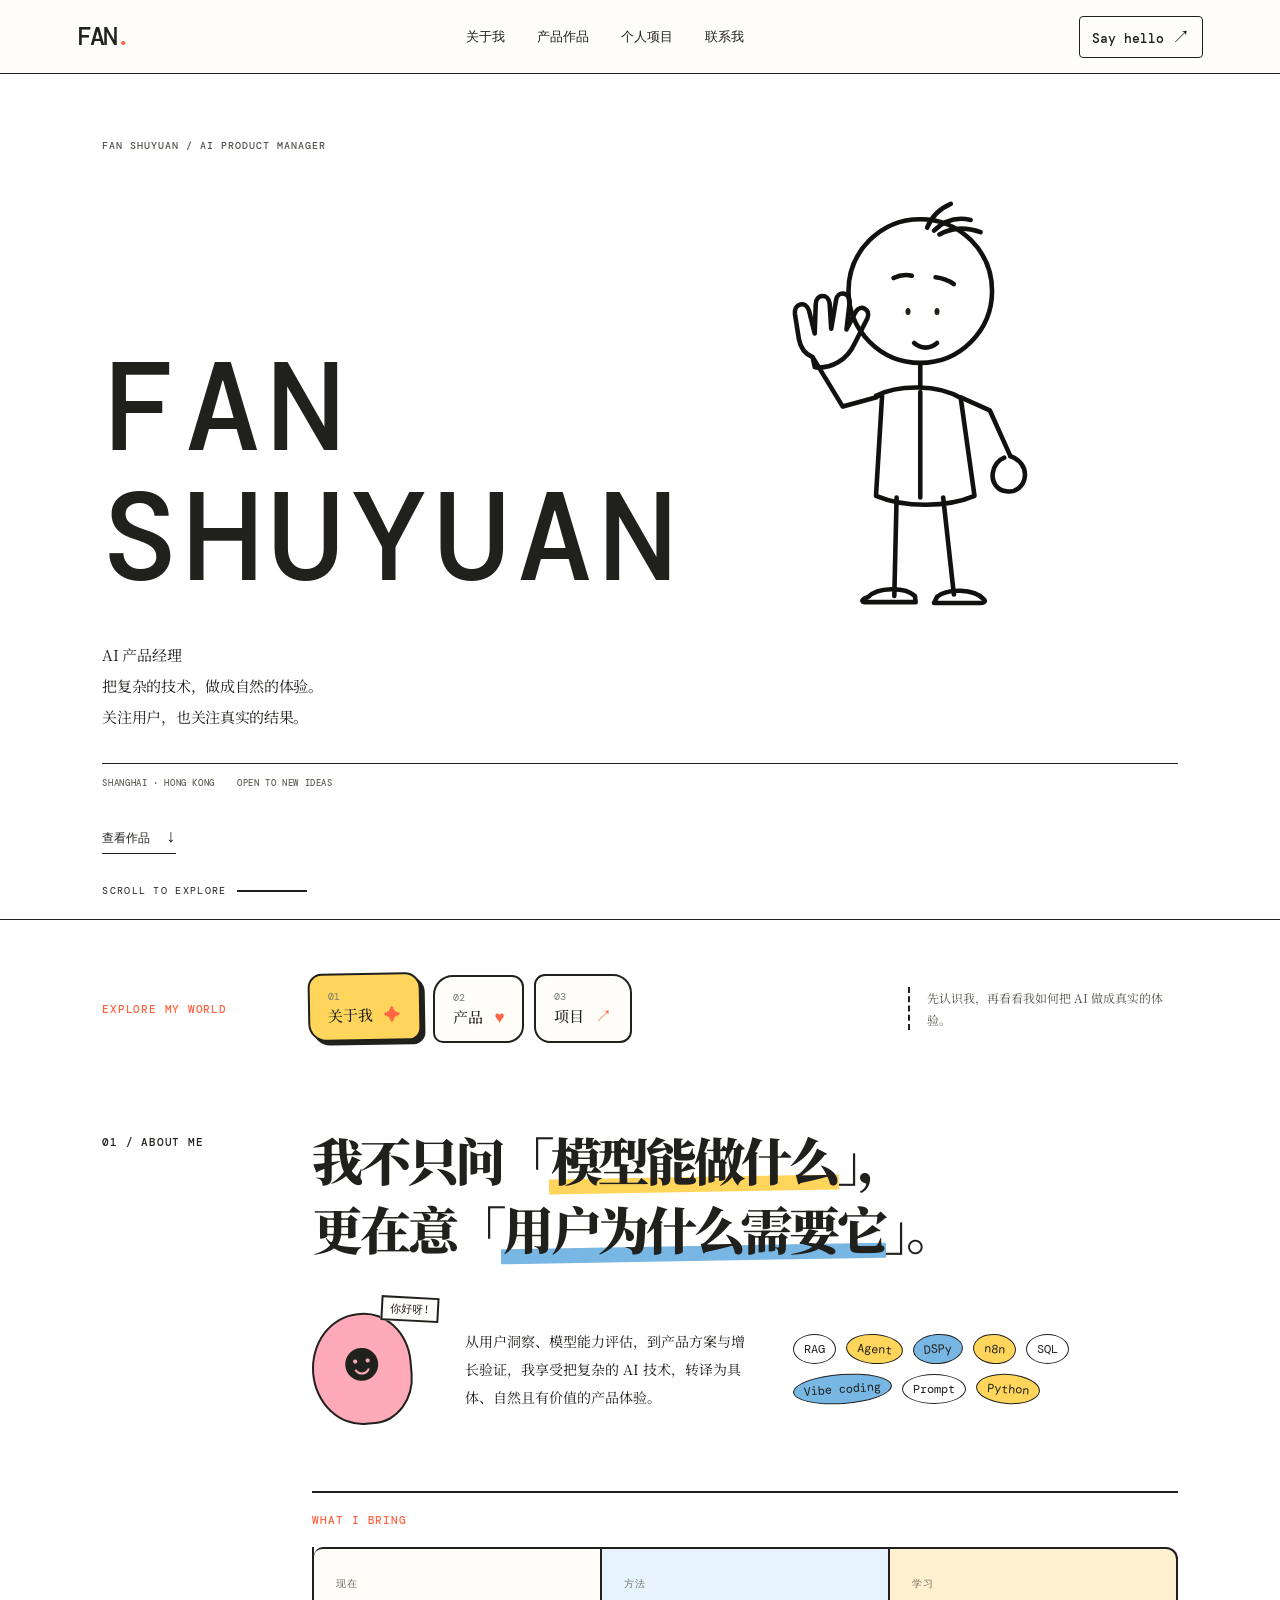
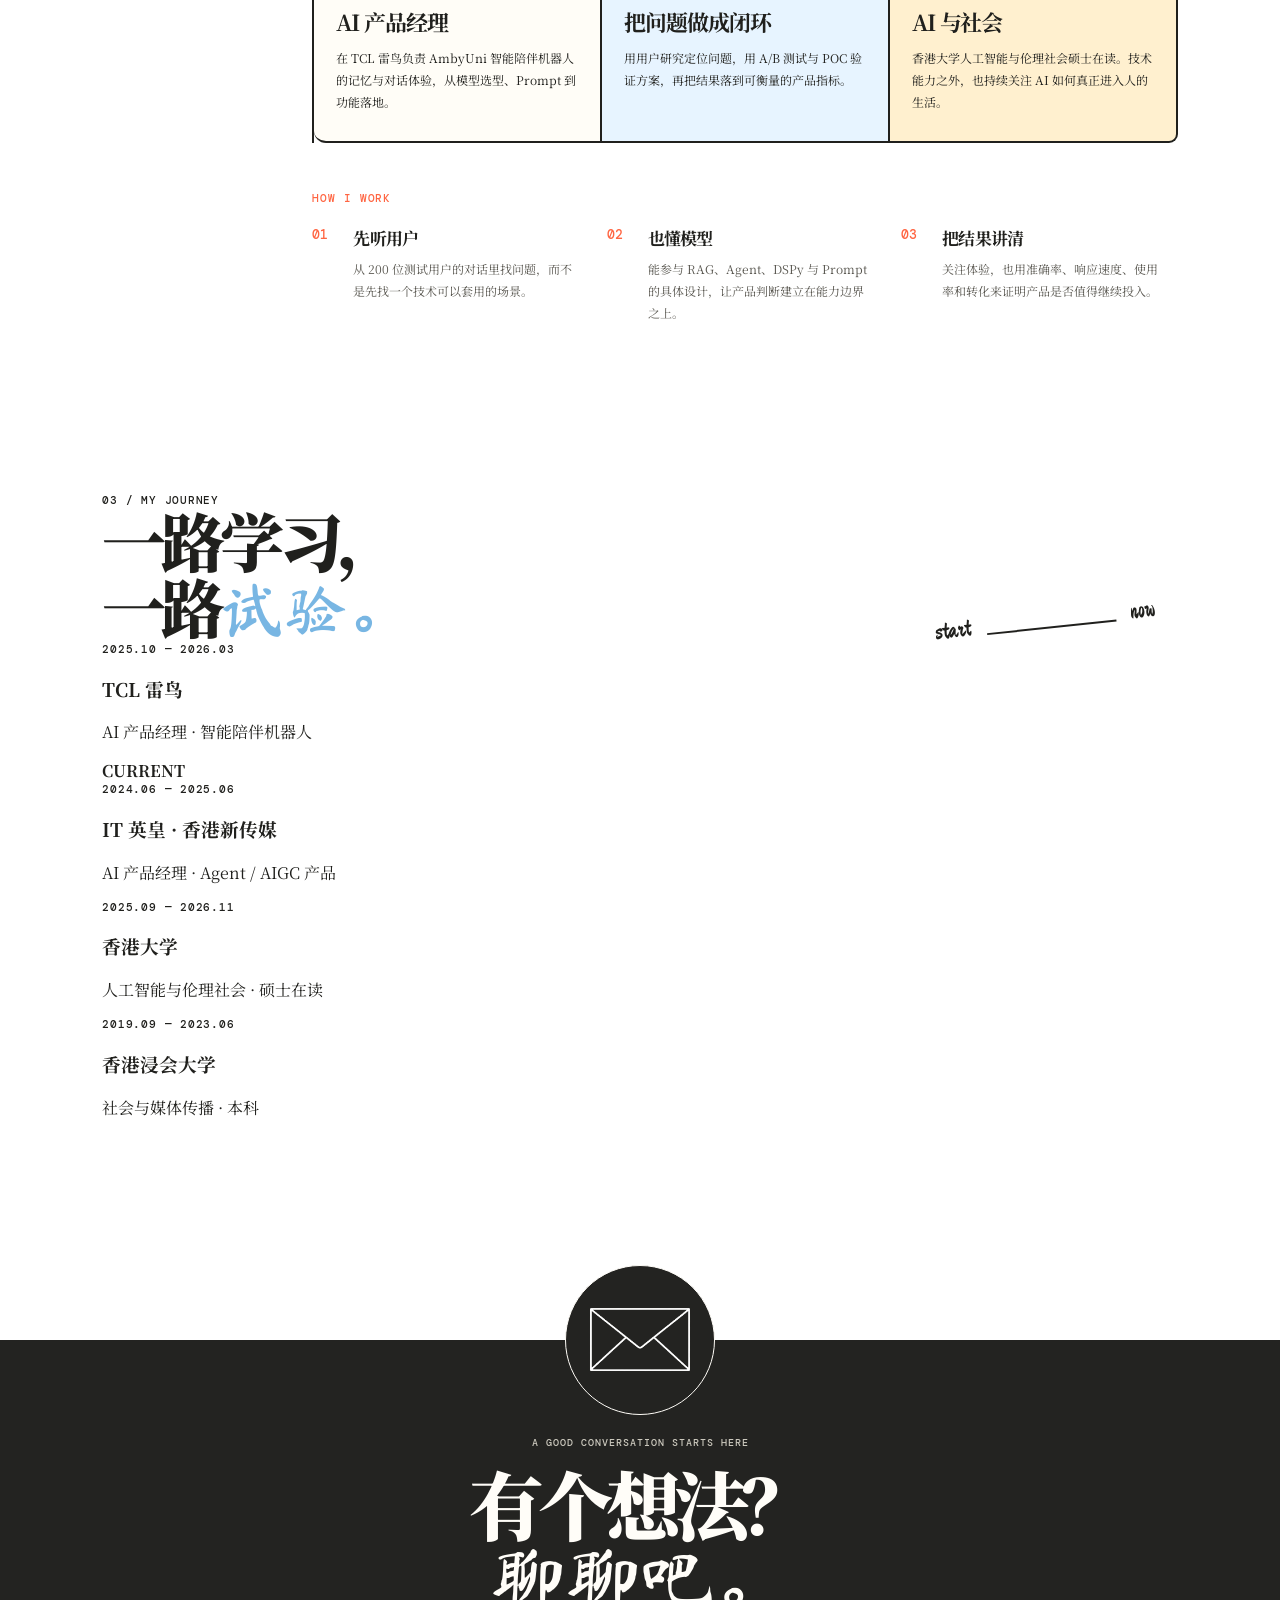
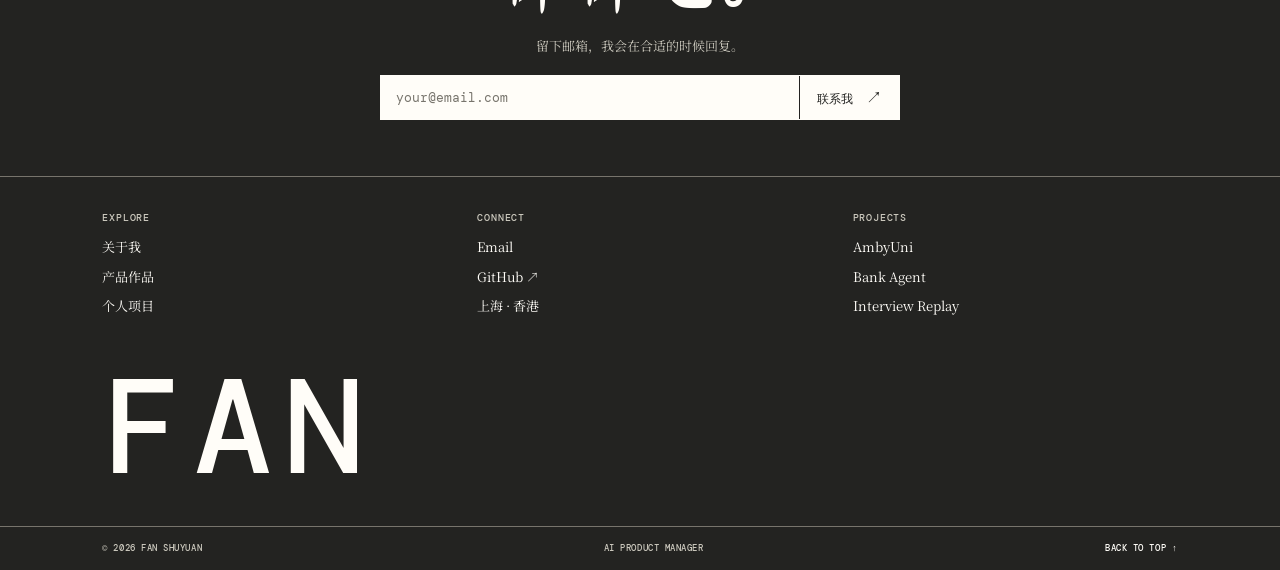
==== index.html @ ce792e55 "Publish personal portfolio website" ====
<!DOCTYPE html>
<html lang="zh-CN">
<head>
  <meta charset="UTF-8" />
  <meta name="viewport" content="width=device-width, initial-scale=1.0" />
  <title>范书源 · AI 产品经理</title>
  <meta name="description" content="范书源的 AI 产品经历与作品集" />
  <link rel="preconnect" href="https://fonts.googleapis.com" />
  <link rel="preconnect" href="https://fonts.gstatic.com" crossorigin />
  <link href="https://fonts.googleapis.com/css2?family=DM+Mono:wght@400;500&family=Ma+Shan+Zheng&family=ZCOOL+KuaiLe&family=Noto+Serif+SC:wght@500;600;700;900&display=swap" rel="stylesheet" />
  <link rel="stylesheet" href="style.css" />
  <link rel="stylesheet" href="tabs.css" />
  <link rel="stylesheet" href="home-refresh.css" />
  <link rel="stylesheet" href="projects-refresh.css" />
  <link rel="stylesheet" href="footer-refresh.css" />
  <link rel="stylesheet" href="footer-envelope.css" />
</head>
<body>
  <div class="paper-grain"></div>
  <header class="nav">
    <a class="logo" href="#top" aria-label="回到顶部"><span>F</span>AN<span class="spark">.</span></a>
    <nav>
      <a href="#explore" data-tab-target="about">关于我</a>
      <a href="#explore" data-tab-target="products">产品作品</a>
      <a href="#explore" data-tab-target="projects">个人项目</a>
      <a href="#contact">联系我</a>
    </nav>
    <a class="nav-note" href="mailto:Fanshuyuan0626@outlook.com">Say hello <span>↗</span></a>
  </header>

  <main id="top">
    <section class="hero hero-refresh section">
      <div class="hero-copy reveal">
        <p class="hero-overline">FAN SHUYUAN / AI PRODUCT MANAGER</p>
        <div class="hero-title-row">
          <h1 class="hero-name">FAN<br/>SHUYUAN</h1>
          <span class="hero-character-stage" aria-label="会挥手并注视鼠标的线稿人物">
            <img class="hero-character" src="hero-character.svg" alt="挥手的线稿人物" />
            <span class="hero-eye hero-eye-left" aria-hidden="true"></span>
            <span class="hero-eye hero-eye-right" aria-hidden="true"></span>
          </span>
        </div>
        <p class="hero-intro">AI 产品经理<br/>把复杂的技术，做成自然的体验。<br/>关注用户，也关注真实的结果。</p>
        <div class="hero-details"><span>SHANGHAI · HONG KONG</span><span>OPEN TO NEW IDEAS</span></div>
        <a href="#explore" data-tab-target="products" class="hero-link">查看作品 <b>↓</b></a>
      </div>
      <div class="scroll-hint"><span>SCROLL TO EXPLORE</span><i></i></div>
    </section>

    <section id="explore" class="explore section section-line" aria-label="作品浏览">
      <div class="explore-intro">
        <p class="eyebrow">EXPLORE MY WORLD</p>
        <div class="tab-list" role="tablist" aria-label="内容切换">
          <button class="tab-button active" type="button" role="tab" aria-selected="true" aria-controls="about" data-tab="about"><span>01</span> 关于我 <i>✦</i></button>
          <button class="tab-button" type="button" role="tab" aria-selected="false" aria-controls="work" data-tab="products"><span>02</span> 产品 <i>♥</i></button>
          <button class="tab-button" type="button" role="tab" aria-selected="false" aria-controls="work" data-tab="projects"><span>03</span> 项目 <i>↗</i></button>
        </div>
        <p class="tab-note" id="tab-note" aria-live="polite">先认识我，再看看我如何把 AI 做成真实的体验。</p>
      </div>

    <section id="about" class="intro section tab-content" data-tab-content="about">
      <div class="section-label">01 / ABOUT ME</div>
      <div class="intro-main">
        <p class="big-quote">我不只问「<mark>模型能做什么</mark>」，<br/>更在意「<mark>用户为什么需要它</mark>」。</p>
        <div class="intro-bottom">
          <div class="portrait"><div class="portrait-face">☻</div><span>你好呀!</span></div>
          <p>从用户洞察、模型能力评估，到产品方案与增长验证，我享受把复杂的 AI 技术，转译为具体、自然且有价值的产品体验。</p>
          <div class="skills-cloud"><span>RAG</span><span>Agent</span><span>DSPy</span><span>n8n</span><span>SQL</span><span>Vibe coding</span><span>Prompt</span><span>Python</span></div>
        </div>
        <div class="about-ledger">
          <p class="about-kicker">WHAT I BRING</p>
          <div class="about-facts">
            <article><span>现在</span><strong>AI 产品经理</strong><p>在 TCL 雷鸟负责 AmbyUni 智能陪伴机器人的记忆与对话体验，从模型选型、Prompt 到功能落地。</p></article>
            <article><span>方法</span><strong>把问题做成闭环</strong><p>用用户研究定位问题，用 A/B 测试与 POC 验证方案，再把结果落到可衡量的产品指标。</p></article>
            <article><span>学习</span><strong>AI 与社会</strong><p>香港大学人工智能与伦理社会硕士在读。技术能力之外，也持续关注 AI 如何真正进入人的生活。</p></article>
          </div>
        </div>
        <div class="working-notes">
          <p class="about-kicker">HOW I WORK</p>
          <div class="work-principles">
            <article><b>01</b><h3>先听用户</h3><p>从 200 位测试用户的对话里找问题，而不是先找一个技术可以套用的场景。</p></article>
            <article><b>02</b><h3>也懂模型</h3><p>能参与 RAG、Agent、DSPy 与 Prompt 的具体设计，让产品判断建立在能力边界之上。</p></article>
            <article><b>03</b><h3>把结果讲清</h3><p>关注体验，也用准确率、响应速度、使用率和转化来证明产品是否值得继续投入。</p></article>
          </div>
        </div>
      </div>
    </section>

    <section id="work" class="work section tab-content" data-tab-content="work" hidden>
      <div class="work-heading">
        <div class="section-label">02 / SELECTED WORK</div>
        <h2>一些认真<br/>做过的事 <span>↘</span></h2>
        <p>从陪伴机器人到银行 Agent，<br/>每个项目都从一个真实的问题开始。</p>
      </div>
      <div class="projects">
        <article class="project project-feature reveal" data-project-type="products">
          <div class="project-meta"><span>01</span><span>AI 硬件 · 2025</span></div>
          <div class="project-art project-photo amby-photo"><img src="cover-ambyuni.jpeg" alt="AmbyUni AI 陪伴机器人产品封面" /><span>AMBY UNI · AI COMPANION</span></div>
          <div class="project-body"><p class="tag">TCL 雷鸟 · AmbyUni</p><h3>让陪伴，<br/><i>真的记得。</i></h3><p>重构智能陪伴机器人的记忆与对话系统，让角色不只会回答，也能记住每一段关系。</p><div class="metric-row"><span><b>90%</b>自然重启率</span><span><b>-60%</b>记忆错误</span><span><b>100s</b>响应速度</span></div><a href="ambyuni.html" class="line-link">进入项目详情 <b>→</b></a></div>
        </article>
        <article class="project project-half blue reveal" data-project-type="products">
          <div class="project-meta"><span>02</span><span>AI Agent · 2024</span></div>
          <div class="project-body"><p class="tag">IT 英皇 · 银行合作项目</p><h3>把优惠，<br/>推荐到<span>刚刚好。</span></h3><p>面向真实使用场景的信用卡优惠智能推荐 Agent。</p><div class="metric-row"><span><b>40% → 90%</b>意图识别</span><span><b>30% → 45%</b>信用卡使用率</span></div><a href="bank-agent.html" class="line-link">进入项目详情 <b>→</b></a></div>
          <div class="project-media bank-media"><img src="cover-bank-agent.jpeg" alt="信用卡优惠智能推荐 Agent 产品封面" /><span>LIVE RECOMMENDATION</span></div>
        </article>
        <article class="project project-half orange reveal delay-1" data-project-type="products">
          <div class="project-meta"><span>03</span><span>AIGC 自动化 · 2025</span></div>
          <div class="project-body"><p class="tag">IT 英皇 · 内部提效</p><h3>让内容自己<br/><span>跑起来。</span></h3><p>以 DSPy + n8n 串起「数据 - 生成 - 审核 - 推送」内容工作流。</p><div class="metric-row"><span><b>-95%</b>人工投入</span><span><b>30% → 40%</b>Open Rate</span></div><a href="autopush.html" class="line-link">进入项目详情 <b>→</b></a></div>
          <div class="project-media workflow-media"><img src="3.jpeg" alt="内容自动化工作流中的写作、审核与发布流程" /><span>DATA → AI → PUSH</span></div>
        </article>
        <article class="project project-wide reveal" data-project-type="projects">
          <div class="interview-art project-media interview-media"><img src="微信图片_20260806120417_13_3.jpg" alt="面试复盘助手的 Obsidian 插件界面" /><span>INTERVIEW REPLAY ASSISTANT</span></div>
          <div class="project-body"><div class="project-meta"><span>04</span><span>个人全栈产品 · 2025</span></div><p class="tag">Obsidian 插件</p><h3>把每一次面试，<br/>变成下一次的底气。</h3><p>独立完成从产品、开发到获客验证的面试复盘助手：录音 / 视频 → 转文字 → AI 复盘报告。</p><div class="metric-row"><span><b>5w+</b>社媒播放</span><span><b>50+</b>上线两天用户</span><span><b>完整</b>商业化闭环</span></div><a href="interview-replay.html" class="line-link">进入项目详情 <b>→</b></a></div>
        </article>
      </div>
    </section>

    <section id="journey" class="journey section tab-content" data-tab-content="about">
      <div class="section-label">03 / MY JOURNEY</div>
      <div class="journey-top"><h2>一路学习，<br/>一路<span>试验。</span></h2><div class="route-doodle">start <i></i> now</div></div>
      <div class="timeline">
        <article><div class="time">2025.10 — 2026.03</div><div class="pin orange-pin"></div><div><h3>TCL 雷鸟</h3><p>AI 产品经理 · 智能陪伴机器人</p></div><b class="stamp">CURRENT</b></article>
        <article><div class="time">2024.06 — 2025.06</div><div class="pin blue-pin"></div><div><h3>IT 英皇 · 香港新传媒</h3><p>AI 产品经理 · Agent / AIGC 产品</p></div></article>
        <article><div class="time">2025.09 — 2026.11</div><div class="pin yellow-pin"></div><div><h3>香港大学</h3><p>人工智能与伦理社会 · 硕士在读</p></div></article>
        <article><div class="time">2019.09 — 2023.06</div><div class="pin pink-pin"></div><div><h3>香港浸会大学</h3><p>社会与媒体传播 · 本科</p></div></article>
      </div>
    </section>

    </section>

    <section id="contact" class="contact">
      <div class="contact-intro section">
        <div class="mail-mark" aria-hidden="true">
          <img class="mail-art" src="envelope-transparent.png" alt="" />
        </div>
        <p class="contact-kicker">A GOOD CONVERSATION STARTS HERE</p>
        <h2>有个想法？<br/><i>聊聊吧。</i></h2>
        <p class="contact-note">留下邮箱，我会在合适的时候回复。</p>
        <form class="contact-form" action="mailto:Fanshuyuan0626@outlook.com" method="post" enctype="text/plain">
          <label class="visually-hidden" for="contact-email">你的邮箱地址</label>
          <input id="contact-email" name="email" type="email" autocomplete="email" placeholder="your@email.com" required />
          <button type="submit">联系我 <span>↗</span></button>
        </form>
      </div>
      <div class="footer-links section">
        <div><p>EXPLORE</p><a href="#explore" data-tab-target="about">关于我</a><a href="#explore" data-tab-target="products">产品作品</a><a href="#explore" data-tab-target="projects">个人项目</a></div>
        <div><p>CONNECT</p><a href="mailto:Fanshuyuan0626@outlook.com">Email</a><a href="https://github.com/wenwenshenqihailuo" target="_blank" rel="noreferrer">GitHub ↗</a><span>上海 · 香港</span></div>
        <div><p>PROJECTS</p><a href="ambyuni.html">AmbyUni</a><a href="bank-agent.html">Bank Agent</a><a href="interview-replay.html">Interview Replay</a></div>
      </div>
      <div class="footer-wordmark section">FAN<span>.</span></div>
      <div class="footer-bottom section"><span>© 2026 FAN SHUYUAN</span><span>AI PRODUCT MANAGER</span><a href="#top">BACK TO TOP ↑</a></div>
    </section>
  </main>
  <script src="script.js"></script>
</body>
</html>
---- style.css ----
﻿:root{--ink:#20201d;--paper:#f7f3ea;--orange:#ff6542;--blue:#78b6e3;--yellow:#ffd65b;--pink:#ffaab8;--line:2px solid var(--ink)}*{box-sizing:border-box}html{scroll-behavior:smooth}body{margin:0;background:var(--paper);color:var(--ink);font-family:'Noto Serif SC',serif;overflow-x:hidden}.paper-grain{position:fixed;inset:0;opacity:.16;pointer-events:none;z-index:10;background-image:url("data:image/svg+xml,%3Csvg viewBox='0 0 180 180' xmlns='http://www.w3.org/2000/svg'%3E%3Cfilter id='n'%3E%3CfeTurbulence type='fractalNoise' baseFrequency='.8' numOctaves='4' stitchTiles='stitch'/%3E%3C/filter%3E%3Crect width='100%25' height='100%25' filter='url(%23n)' opacity='.25'/%3E%3C/svg%3E")}.nav{height:76px;display:flex;align-items:center;justify-content:space-between;padding:0 5.5vw;border-bottom:var(--line);position:relative;z-index:2;background:rgba(247,243,234,.88);backdrop-filter:blur(6px)}.logo{font:500 1.7rem 'DM Mono',monospace;color:var(--ink);text-decoration:none;letter-spacing:-3px}.logo span:first-child{font-family:'ZCOOL KuaiLe',sans-serif;color:var(--orange);font-size:2.4rem;letter-spacing:-7px}.spark{color:var(--blue);vertical-align:top;font-size:1rem;letter-spacing:0}nav{display:flex;gap:32px}nav a,.nav-note{font:500 13px 'DM Mono',monospace;text-decoration:none;color:var(--ink);position:relative}.nav a:after{content:'';position:absolute;bottom:-5px;left:0;width:0;height:2px;background:var(--orange);transition:.25s}.nav a:hover:after{width:100%}.nav-note{border:var(--line);padding:9px 13px;border-radius:50%;transform:rotate(2deg)}.nav-note span{color:var(--orange);font-size:18px}.section{padding-left:8vw;padding-right:8vw}.hero{min-height:calc(100vh - 76px);display:grid;grid-template-columns:1.08fr .92fr;align-items:center;position:relative;padding-top:55px;padding-bottom:80px}.eyebrow,.section-label,.project-meta,.tag,.time,.contact-foot{font:500 11px 'DM Mono',monospace;letter-spacing:.07em}.live-dot{display:inline-block;width:8px;height:8px;border-radius:50%;background:var(--orange);margin-right:6px;animation:pulse 1.5s infinite}.hero h1{font-size:clamp(3.2rem,6.4vw,6.7rem);line-height:1.05;letter-spacing:-.085em;margin:20px 0 22px;font-weight:900}.hero h1 i,.contact h2 i{font-family:'Ma Shan Zheng',cursive;font-weight:400;color:var(--orange);font-style:normal;letter-spacing:-.02em}.hero h1 em{font-style:normal;display:inline-block;position:relative;z-index:0}.hero h1 em:after{content:'';background:var(--yellow);height:.32em;position:absolute;left:-.05em;right:-.05em;bottom:.11em;z-index:-1;transform:rotate(-2deg)}.hero-summary{max-width:350px;font-size:15px;line-height:1.95;margin:0 0 27px}.scribble-btn{font:500 13px 'DM Mono',monospace;text-decoration:none;color:var(--ink);display:inline-block;border:var(--line);padding:13px 16px;border-radius:8px 12px 9px 14px;box-shadow:4px 4px 0 var(--blue);transition:.25s}.scribble-btn:hover{box-shadow:7px 7px 0 var(--orange);transform:translate(-2px,-2px)}.scribble-btn b{font-size:20px;margin-left:9px}.hero-doodle{height:500px;position:relative;max-width:500px;justify-self:end;width:100%;background:radial-gradient(circle at 53% 45%,#fffaf0 0 31%,transparent 32%)}.sun{width:112px;height:112px;border:var(--line);border-radius:49% 51% 47% 53%;position:absolute;top:30px;right:42px;background:var(--yellow);text-align:center;padding-top:28px;font:400 25px 'ZCOOL KuaiLe';line-height:.8;transform:rotate(7deg);box-shadow:5px 5px 0 var(--ink)}.sun small{font:10px 'DM Mono';letter-spacing:-1px}.robot{position:absolute;width:190px;height:260px;left:38%;top:128px;z-index:2}.head{width:150px;height:110px;border:var(--line);background:#fffdf7;border-radius:44% 48% 43% 47%;position:absolute;left:20px;display:flex;align-items:center;justify-content:center;gap:35px}.head i{width:18px;height:25px;background:var(--ink);border-radius:50%}.head b{position:absolute;bottom:19px;font:27px 'DM Mono'}.antenna{position:absolute;width:2px;height:34px;background:var(--ink);left:95px;top:-25px}.antenna:before{content:'';width:13px;height:13px;border:var(--line);border-radius:50%;background:var(--pink);position:absolute;top:-6px;left:-6px}.body{position:absolute;top:103px;left:38px;width:113px;height:105px;background:var(--blue);border:var(--line);border-radius:20px 21px 37px 36px;text-align:center;padding-top:22px;font-size:30px}.arms{position:absolute;width:62px;height:55px;border-bottom:var(--line);top:126px}.arms.left{left:-22px;transform:rotate(34deg);border-left:var(--line);border-radius:0 0 0 28px}.arms.right{right:-22px;transform:rotate(-34deg);border-right:var(--line);border-radius:0 0 28px 0}.legs{position:absolute;top:204px;left:55px;width:75px;height:55px;border-left:var(--line);border-right:var(--line);border-bottom:var(--line);border-radius:0 0 23px 23px}.orbit{border:var(--line);border-radius:50%;position:absolute;left:50%;top:50%;transform:translate(-50%,-50%) rotate(-15deg)}.orbit-a{width:390px;height:200px}.orbit-b{width:360px;height:220px;transform:translate(-50%,-50%) rotate(55deg);border-style:dashed}.cloud{position:absolute;border:var(--line);padding:7px 13px;background:#fffdf7;border-radius:40% 50% 45% 52%;font:12px 'DM Mono';z-index:3}.c1{top:130px;left:1%;transform:rotate(-9deg)}.c2{right:0;bottom:86px;transform:rotate(7deg);background:var(--pink)}.doodle-arrow{position:absolute;right:-10px;bottom:15px;font:22px 'Ma Shan Zheng';transform:rotate(-8deg)}.star{position:absolute;font-size:30px;color:var(--orange)}.s1{top:40px;left:15%}.s2{bottom:88px;left:5%;color:var(--blue)}.scroll-hint{position:absolute;bottom:22px;left:8vw;font:10px 'DM Mono';letter-spacing:.13em;display:flex;gap:10px;align-items:center}.scroll-hint i{height:2px;width:70px;background:var(--ink);display:block}.section-line{border-top:var(--line)}.intro{padding-top:75px;padding-bottom:88px;display:grid;grid-template-columns:180px 1fr;gap:30px}.section-label{padding-top:10px}.big-quote{font-size:clamp(2rem,4vw,4.25rem);font-weight:900;line-height:1.35;letter-spacing:-.065em;margin:0}.big-quote mark{background:transparent;position:relative;z-index:0;color:inherit}.big-quote mark:after{content:'';position:absolute;left:-.04em;right:-.04em;height:.3em;background:var(--yellow);bottom:.08em;z-index:-1;transform:rotate(-1deg)}.big-quote mark+br+mark:after{background:var(--blue)}.intro-bottom{margin-top:50px;display:grid;grid-template-columns:115px 290px 1fr;align-items:center;gap:38px}.intro-bottom>p{font-size:14px;line-height:2;margin:0}.portrait{height:112px;width:100px;border:var(--line);background:var(--pink);border-radius:52% 48% 43% 51%;position:relative;transform:rotate(-5deg)}.portrait-face{font:55px 'ZCOOL KuaiLe';text-align:center;padding-top:15px}.portrait span{position:absolute;white-space:nowrap;background:#fffdf7;border:var(--line);font:11px 'DM Mono';padding:3px 7px;right:-34px;top:-14px;transform:rotate(8deg)}.skills-cloud{display:flex;flex-wrap:wrap;gap:10px;align-content:center}.skills-cloud span{font:12px 'DM Mono';padding:6px 10px;border:1.5px solid var(--ink);border-radius:50%;transform:rotate(var(--r,0deg))}.skills-cloud span:nth-child(2n){background:var(--yellow);--r:4deg}.skills-cloud span:nth-child(3n){background:var(--blue);--r:-4deg}.work{padding-top:74px;padding-bottom:100px}.work-heading{display:grid;grid-template-columns:180px 1fr 300px;align-items:end;margin-bottom:60px}.work-heading h2,.journey h2,.contact h2{font-size:clamp(2.8rem,5vw,5.5rem);font-weight:900;line-height:1.02;letter-spacing:-.08em;margin:0}.work-heading h2 span{font-family:'Ma Shan Zheng';color:var(--orange);font-weight:400}.work-heading>p{font-size:13px;line-height:1.9;margin:0 0 8px}.projects{display:grid;grid-template-columns:1fr 1fr;gap:24px}.project{border:var(--line);background:#fffdf7;position:relative;overflow:hidden}.project-meta{display:flex;justify-content:space-between;padding:18px 20px;border-bottom:1.5px solid var(--ink)}.project-feature{grid-column:1 / -1;display:grid;grid-template-columns:1fr 1fr;min-height:555px}.project-feature>.project-meta{grid-column:1/-1;height:52px}.project-art{position:relative;background:#fceaa3;border-right:var(--line);min-height:500px;overflow:hidden}.robot-art img{position:absolute;width:44%;left:29%;bottom:24px;border:var(--line);border-radius:20px;transform:rotate(-4deg);box-shadow:8px 8px 0 var(--ink)}.tape{position:absolute;top:27px;left:30px;font:13px 'DM Mono';background:#fff7a5;border:var(--line);padding:8px;transform:rotate(-7deg);z-index:2}.sticker{position:absolute;right:25px;bottom:35px;background:var(--pink);border:var(--line);border-radius:50%;width:100px;height:100px;text-align:center;padding-top:24px;font:17px 'Ma Shan Zheng';transform:rotate(11deg);z-index:2}.mini-tree{position:absolute;left:32px;bottom:48px;width:130px;height:150px;border-bottom:var(--line)}.mini-tree b{display:block;height:100px;width:5px;background:var(--ink);position:absolute;bottom:0;left:65px;transform:rotate(6deg)}.mini-tree i{width:39px;height:39px;border:var(--line);border-radius:50%;background:var(--orange);position:absolute}.mini-tree i:nth-child(1){left:21px;top:13px}.mini-tree i:nth-child(2){left:58px;top:0;background:var(--blue)}.mini-tree i:nth-child(3){left:79px;top:34px;background:var(--pink)}.mini-tree i:nth-child(4){left:18px;top:59px;background:#fffdf7}.project-body{padding:46px 46px 38px;position:relative}.tag{color:var(--orange);margin:0 0 16px}.project h3{font-size:clamp(2rem,3.6vw,3.8rem);line-height:1.08;letter-spacing:-.08em;margin:0 0 20px;font-weight:900}.project h3 i{font-family:'Ma Shan Zheng';font-style:normal;font-weight:400;color:var(--orange);letter-spacing:0}.project h3 span{position:relative;z-index:0}.project h3 span:after{content:'';height:.31em;position:absolute;background:var(--yellow);left:-.04em;right:-.04em;bottom:.08em;z-index:-1;transform:rotate(-2deg)}.project-body>p:not(.tag){font-size:14px;line-height:1.85;max-width:390px}.metric-row{display:flex;flex-wrap:wrap;gap:10px 20px;border-top:1.5px dashed var(--ink);padding-top:18px;margin-top:25px}.metric-row span{font-size:11px;white-space:nowrap}.metric-row b{font:500 18px 'DM Mono';display:block;color:var(--orange)}.line-link{font:500 12px 'DM Mono';color:var(--ink);text-decoration:none;display:inline-block;margin-top:28px;border-bottom:1.5px solid var(--ink);padding-bottom:4px}.line-link b{font-size:20px;margin-left:8px}.project-half{min-height:490px}.project-half.blue{background:#d7ecff}.project-half.orange{background:#ffe7da}.project-half .project-body{padding:32px 38px}.project-half h3{font-size:clamp(2.15rem,3.6vw,3.5rem)}.bank-art{position:absolute;right:22px;bottom:25px;width:190px;height:145px}.card-card{position:absolute;left:0;top:10px;border:var(--line);border-radius:11px;background:var(--yellow);width:130px;height:85px;padding:15px;font:13px 'DM Mono';transform:rotate(-9deg);box-shadow:5px 5px 0 var(--ink)}.card-card b{font-size:35px;float:right}.bank-person{position:absolute;right:5px;bottom:0;font:50px 'DM Mono';line-height:.45;transform:rotate(4deg)}.bank-art>span{position:absolute;right:5px;top:13px;font:21px 'Ma Shan Zheng';color:var(--orange);transform:rotate(-8deg)}.flow-art{position:absolute;bottom:40px;right:30px;display:flex;align-items:center;gap:9px;transform:rotate(-4deg)}.flow-art b{font:12px 'DM Mono';border:var(--line);border-radius:50%;width:53px;height:53px;text-align:center;padding-top:18px;background:#fffdf7}.flow-art b:nth-of-type(2){background:var(--yellow)}.flow-art i{font-style:normal;font-size:23px}.flow-art span{position:absolute;right:-7px;top:-20px;color:var(--orange)}.project-wide{grid-column:1/-1;background:#eee9ff;display:grid;grid-template-columns:.9fr 1.1fr;min-height:410px}.project-wide .project-body{padding:46px}.project-wide .project-meta{padding:0 0 18px;border-bottom:0}.interview-art{border-right:var(--line);position:relative;overflow:hidden}.window{width:72%;height:190px;background:#fffdf7;border:var(--line);border-radius:8px;position:absolute;left:16%;top:95px;transform:rotate(-4deg);box-shadow:8px 8px 0 var(--ink);padding:30px 20px}.window>span{width:9px;height:9px;border:1.5px solid var(--ink);border-radius:50%;display:inline-block;margin-right:5px;position:relative;top:-18px}.window>span:first-child{background:var(--pink)}.chat-line{height:14px;border:1.5px solid var(--ink);margin:8px 0;border-radius:10px}.chat-line.a{width:65%;background:var(--blue)}.chat-line.b{width:46%;margin-left:auto;background:var(--yellow)}.chat-line.c{width:78%}.score{position:absolute;right:-23px;bottom:-22px;border:var(--line);border-radius:50%;background:var(--orange);width:70px;height:70px;text-align:center;padding-top:13px;font:32px 'DM Mono';transform:rotate(10deg)}.score small{font-size:15px}.sound{position:absolute;top:51px;left:12%;font:33px 'DM Mono';letter-spacing:2px;transform:rotate(-8deg)}.journey{padding-top:76px;padding-bottom:95px}.journey-top{display:grid;grid-template-columns:1fr 1fr;align-items:end}.journey h2 span{font-family:'Ma Shan Zheng';font-weight:400;color:var(--blue);letter-spacing:0}.route-doodle{justify-self:end;font:24px 'Ma Shan Zheng';transform:rotate(-6deg);margin:0 22px 10px 0}.route-doodle i{display:inline-block;border-top:var(--line);width:130px;margin:0 10px;position:relative}.route-doodle i:after{content:'鉃?;position:absolute;right:-11px;top:-19px;font:30px 'DM Mono'}.timeline{margin-top:67px}.timeline article{display:grid;grid-template-columns:180px 42px 1fr 110px;align-items:center;border-top:var(--line);padding:20px 0;min-height:91px;transition:.25s}.timeline article:last-child{border-bottom:var(--line)}.timeline article:hover{padding-left:12px;background:#fffdf7}.timeline h3{font-size:20px;margin:0;letter-spacing:-.05em}.timeline p{font-size:13px;margin:5px 0 0}.pin{width:18px;height:18px;border:var(--line);border-radius:50%;transform:rotate(13deg)}.orange-pin{background:var(--orange)}.blue-pin{background:var(--blue)}.yellow-pin{background:var(--yellow)}.pink-pin{background:var(--pink)}.stamp{font:10px 'DM Mono';border:1.5px dashed var(--orange);color:var(--orange);padding:8px 6px;text-align:center;transform:rotate(4deg)}.contact{background:var(--ink);color:var(--paper);padding-top:90px;padding-bottom:22px;position:relative;overflow:hidden}.contact .eyebrow{color:var(--yellow);position:relative}.contact h2{font-size:clamp(3.2rem,7.2vw,7.6rem);margin:20px 0 28px;position:relative}.contact h2 i{color:var(--yellow)}.email{color:var(--paper);font:clamp(13px,1.8vw,20px) 'DM Mono';text-decoration:none;border-bottom:1.5px solid var(--paper);padding-bottom:7px;position:relative}.email b{color:var(--orange);font-size:25px}.contact-foot{border-top:1px solid #575650;margin-top:120px;padding-top:18px;display:flex;justify-content:space-between;color:#b9b5a9}.contact-foot a{color:#b9b5a9;text-decoration:none}.contact-doodle{position:absolute;right:11vw;top:75px;width:230px;height:230px;border:2px solid var(--yellow);border-radius:48% 52% 45% 55%;color:var(--yellow);display:flex;align-items:center;justify-content:center;font:83px 'ZCOOL KuaiLe';transform:rotate(11deg)}.contact-doodle div{text-align:center;line-height:.65}.contact-doodle small{font:14px 'DM Mono';line-height:1.1;display:block;margin-top:15px}.contact-doodle>span{position:absolute;font:35px 'DM Mono';color:var(--orange)}.contact-doodle>span:first-child{left:-25px;top:12px}.contact-doodle>span:last-child{right:-22px;bottom:-10px;color:var(--blue)}.reveal{opacity:0;transform:translateY(24px);transition:opacity .8s ease,transform .8s ease}.reveal.show{opacity:1;transform:none}.delay-1{transition-delay:.15s}@keyframes pulse{50%{transform:scale(.45);opacity:.45}}@media(max-width:760px){.nav{padding:0 5vw;height:65px}.nav nav{display:none}.nav-note{font-size:10px}.section{padding-left:6vw;padding-right:6vw}.hero{min-height:735px;display:block;padding-top:45px}.hero h1{font-size:3.5rem}.hero-doodle{height:330px;width:110%;margin-left:-4%;margin-top:3px;transform:scale(.82);transform-origin:top center}.scroll-hint{left:6vw;bottom:12px}.intro{display:block;padding-top:45px;padding-bottom:55px}.intro .section-label{margin-bottom:25px}.big-quote{font-size:2rem}.intro-bottom{margin-top:33px;grid-template-columns:90px 1fr;gap:20px}.intro-bottom>p{font-size:13px}.skills-cloud{grid-column:1/-1}.work{padding-top:48px;padding-bottom:55px}.work-heading{display:block;margin-bottom:35px}.work-heading .section-label{margin-bottom:25px}.work-heading>p{margin-top:20px}.projects{display:block}.project{margin-bottom:18px}.project-feature{display:flex;flex-direction:column}.project-feature>.project-meta{min-height:52px}.project-art{min-height:370px;border-right:0;border-bottom:var(--line);order:2}.project-feature .project-body{order:3}.project-body,.project-half .project-body,.project-wide .project-body{padding:30px 24px}.project h3{font-size:2.3rem}.project-half{min-height:440px}.project-wide{display:flex;flex-direction:column}.interview-art{min-height:300px;border-right:0;border-bottom:var(--line);order:2}.project-wide .project-body{order:1}.journey{padding-top:48px;padding-bottom:55px}.journey-top{display:block}.route-doodle{margin:22px 0 0}.timeline{margin-top:40px}.timeline article{grid-template-columns:92px 29px 1fr;padding:15px 0}.timeline .time{font-size:9px}.timeline h3{font-size:16px}.timeline p{font-size:11px}.stamp{display:none}.contact{padding-top:65px}.contact-doodle{opacity:.32;right:-33px;top:44px;transform:scale(.68) rotate(11deg)}.contact-foot{margin-top:95px;font-size:9px;gap:9px;flex-wrap:wrap}.contact-foot span:nth-child(2){display:none}}
---- tabs.css ----
.explore{padding:54px 8vw 0;background:#fffaf1}.explore-intro{display:grid;grid-template-columns:180px minmax(450px,1fr) 270px;align-items:center;gap:28px;max-width:1320px;margin:auto}.explore .eyebrow{margin:0;color:#ff6542}.tab-list{display:flex;gap:10px;align-items:center}.tab-button{appearance:none;border:2px solid #20201d;background:#fffdf7;color:#20201d;font:500 15px 'Noto Serif SC',serif;padding:14px 18px 13px;cursor:pointer;border-radius:14px 16px 12px 18px;transition:transform .2s,box-shadow .2s,background .2s;white-space:nowrap}.tab-button span{font:10px 'DM Mono';display:block;color:#777;text-align:left;margin-bottom:2px}.tab-button i{font:17px 'DM Mono';font-style:normal;margin-left:7px;color:#ff6542}.tab-button:nth-child(2){border-radius:20px 12px 17px 10px}.tab-button:nth-child(3){border-radius:11px 19px 12px 16px}.tab-button:hover{transform:translateY(-3px) rotate(-1deg)}.tab-button.active{background:#ffd65b;box-shadow:4px 4px 0 #20201d;transform:translate(-2px,-2px) rotate(-1deg)}.tab-button.active:nth-child(2){background:#78b6e3}.tab-button.active:nth-child(3){background:#ffaab8}.tab-note{font-size:12px;line-height:1.8;margin:0;color:#595750;border-left:2px dashed #20201d;padding-left:17px}.explore>.intro,.explore>.work,.explore>.journey{border-top:0;padding-left:0;padding-right:0;max-width:1170px;margin-left:auto;margin-right:auto}.explore>.intro{padding-top:82px}.explore>.work{padding-top:72px}.explore>.journey{padding-top:72px}.explore [hidden]{display:none!important}

/* About section: a compact resume-derived snapshot with room to scan. */
.about-ledger{margin-top:66px;padding-top:20px;border-top:2px solid #20201d}.about-kicker{font:500 11px 'DM Mono',monospace;letter-spacing:.08em;color:#ff6542;margin:0 0 20px}.about-facts{display:grid;grid-template-columns:repeat(3,1fr);border-left:2px solid #20201d}.about-facts article{min-height:196px;padding:20px 22px;border-right:2px solid #20201d;border-top:2px solid #20201d;border-bottom:2px solid #20201d;background:#fffdf7;position:relative}.about-facts article:nth-child(2){background:#e7f4ff}.about-facts article:nth-child(3){background:#fff0cf}.about-facts span{font:500 10px 'DM Mono',monospace;letter-spacing:.08em;color:#716e65}.about-facts strong{display:block;font-size:22px;letter-spacing:-.05em;margin:14px 0 10px}.about-facts p{font-size:12px;line-height:1.8;margin:0}.about-facts article:first-child{border-radius:9px 0 0 12px}.about-facts article:last-child{border-radius:0 12px 9px 0}.working-notes{margin-top:48px}.work-principles{display:grid;grid-template-columns:repeat(3,1fr);gap:18px}.work-principles article{position:relative;padding:0 10px 0 41px}.work-principles b{position:absolute;left:0;top:1px;font:500 13px 'DM Mono';color:#ff6542}.work-principles h3{font-size:17px;letter-spacing:-.05em;margin:0 0 8px}.work-principles p{font-size:12px;line-height:1.8;margin:0;color:#595750}

/* Portfolio cards: paper-sheet cards with a visual panel on the left. */
.explore .work-heading{grid-template-columns:180px 1fr 250px;margin-bottom:36px}.explore .projects{display:grid;grid-template-columns:1fr;gap:22px}.explore .project{display:grid;grid-template-columns:38% 62%;min-height:350px;border-radius:9px 13px 11px 8px;box-shadow:0 9px 0 rgba(32,32,29,.08);transition:transform .22s,box-shadow .22s;overflow:hidden}.explore .project:hover{transform:translateY(-5px) rotate(-.25deg);box-shadow:5px 14px 0 rgba(32,32,29,.16)}.explore .project-meta{grid-column:1/-1;min-height:47px;height:auto;padding:14px 19px;background:rgba(255,253,247,.75);z-index:3}.explore .project-feature{min-height:430px}.explore .project-feature>.project-meta{height:auto}.explore .project-art{grid-column:1;grid-row:2;min-height:0;border-right:2px solid #20201d;border-bottom:0}.explore .project-body{grid-column:2;grid-row:2;padding:35px 43px;align-self:center}.explore .project h3{font-size:clamp(2rem,3.2vw,3.35rem);margin-bottom:15px}.explore .project-body>p:not(.tag){max-width:470px}.explore .project-half{display:block;min-height:350px}.explore .project-half:before{content:'';position:absolute;left:0;top:47px;bottom:0;width:38%;border-right:2px solid #20201d;background:rgba(255,253,247,.38)}.explore .project-half .project-body{position:relative;margin-left:38%;padding:35px 43px;min-height:301px;display:block}.explore .project-half .project-meta{position:relative}.explore .project-half .bank-art,.explore .project-half .flow-art{left:6%;right:auto;bottom:48px;z-index:2}.explore .project-half .flow-art{left:5%;bottom:105px}.explore .project-wide{grid-column:auto;min-height:360px}.explore .project-wide .project-body{padding:34px 43px}.explore .interview-art{grid-column:1;grid-row:2;border-right:2px solid #20201d;border-bottom:0;min-height:0}.explore .interview-art .window{top:60px}.explore .interview-art .sound{top:27px}.explore .project-wide .project-meta{padding:0 0 13px}.explore .robot-art img{width:46%;left:28%}
.project-photo{position:relative;background:#f6d6b8;overflow:hidden}.project-photo img{width:100%;height:100%;display:block;object-fit:cover;object-position:center 42%;filter:saturate(.94)}.project-photo:after{content:'';position:absolute;inset:0;background:linear-gradient(180deg,transparent 58%,rgba(32,32,29,.54))}.project-photo span,.project-media span{position:absolute;left:14px;right:14px;bottom:12px;color:#fffdf7;font:500 10px 'DM Mono',monospace;letter-spacing:.08em;z-index:1}.project-media{position:absolute;left:5.5%;top:78px;width:27%;height:210px;border:2px solid #20201d;background:#fffdf7;box-shadow:5px 5px 0 #20201d;overflow:hidden;z-index:2;transform:rotate(-2deg)}.project-media img{width:100%;height:100%;display:block;object-fit:cover;object-position:top}.project-media:after{content:'';position:absolute;inset:0;background:linear-gradient(180deg,transparent 54%,rgba(32,32,29,.72))}.project-media span{font-size:8px;left:9px;right:9px;bottom:8px}.workflow-media{transform:rotate(2deg);background:#fffdf7}.workflow-media img{object-fit:contain;padding:14px;object-position:center}.interview-media{position:relative;left:auto;top:auto;width:auto;height:auto;transform:none;box-shadow:none;border:0}.interview-media img{object-fit:cover;object-position:center}
@media(max-width:980px){.explore-intro{grid-template-columns:1fr;gap:18px}.tab-note{border-left:0;border-top:2px dashed #20201d;padding-left:0;padding-top:13px}.explore{padding-left:6vw;padding-right:6vw}.explore>.intro,.explore>.work,.explore>.journey{padding-left:0;padding-right:0}.tab-list{flex-wrap:wrap}.explore .work-heading{display:block}.explore .work-heading .section-label{margin-bottom:24px}.explore .work-heading>p{margin-top:16px}}
@media(max-width:760px){.explore{padding-top:37px}.tab-list{display:grid;grid-template-columns:repeat(3,1fr);gap:8px}.tab-button{font-size:13px;padding:11px 8px}.tab-button i{display:none}.tab-button span{font-size:9px}.explore>.intro{padding-top:48px}.explore>.work,.explore>.journey{padding-top:45px}.explore .projects{padding-bottom:1px}.explore .project,.explore .project-wide{display:flex;flex-direction:column;min-height:0}.explore .project-meta{order:0}.explore .project-art,.explore .interview-art{order:1;min-height:250px;border-right:0;border-bottom:2px solid #20201d}.explore .project-body,.explore .project-wide .project-body{order:2;padding:28px 23px}.explore .project-half{display:block;min-height:405px}.explore .project-half:before{top:47px;width:100%;height:146px;bottom:auto;border-right:0;border-bottom:2px solid #20201d}.explore .project-half .project-body{margin-left:0;padding:182px 23px 27px;min-height:0}.explore .project-half .bank-art{left:50%;transform:translateX(-50%) scale(.78);transform-origin:center}.explore .project-half .flow-art{left:50%;bottom:auto;top:75px;transform:translateX(-50%) scale(.8) rotate(-4deg);transform-origin:center}.explore .project h3{font-size:2.2rem}.explore .interview-art .window{top:43px}.explore .interview-art .sound{top:16px}}
@media(max-width:760px){.about-ledger{margin-top:47px}.about-facts,.work-principles{grid-template-columns:1fr}.about-facts article{min-height:0;padding:18px;border-left:0;border-radius:0!important}.about-facts article:first-child{border-left:2px solid #20201d;border-radius:10px 10px 0 0!important}.about-facts article:last-child{border-radius:0 0 10px 10px!important}.work-principles{gap:22px}.work-principles article{padding-left:43px}}
@media(max-width:760px){.project-photo{min-height:270px}.explore .project-half .project-media{top:64px;left:50%;width:112px;height:112px;transform:translateX(-50%) rotate(-2deg)}.explore .project-half .workflow-media{transform:translateX(-50%) rotate(2deg)}.explore .project-half .project-media span{display:none}.explore .interview-media{width:100%;height:260px;transform:none;left:auto;top:auto}.interview-media img{object-position:center}.interview-media span{display:block}}
---- home-refresh.css ----
/* Author-homepage hero: large type, a real product screen, and a restrained hand-drawn character. */
body{background:#fffdf9}.paper-grain{opacity:.045}.nav{height:74px;background:rgba(255,253,249,.95);border-bottom:1.5px solid var(--ink);padding:0 6vw}.logo{font:500 1.55rem 'DM Mono',monospace;letter-spacing:-2px}.logo span:first-child{font:500 1.55rem 'DM Mono',monospace;color:var(--ink);letter-spacing:-2px}.spark{color:var(--orange);font-size:1.5rem;vertical-align:baseline}.nav-note{border:1.5px solid var(--ink);border-radius:4px;box-shadow:none;transform:none;padding:8px 12px}.hero-refresh{min-height:calc(100svh - 126px);padding-top:54px;padding-bottom:52px;grid-template-columns:1fr 1.05fr;gap:4vw;background:#fffdf9}.hero-refresh .hero-copy{align-self:center}.hero-index{color:#5a5751;margin:0 0 22px}.hero-refresh h1{font-family:'DM Mono',monospace;font-size:7.5rem;font-weight:500;letter-spacing:-.11em;line-height:.82;margin:0 0 30px}.hero-refresh h1 span{display:block}.hero-refresh h1 span+span{margin-top:.18em}.hero-refresh h1 i{font-family:'Noto Serif SC',serif;font-size:.78em;font-weight:900;font-style:normal;color:var(--ink);letter-spacing:-.1em}.hero-refresh .hero-summary{max-width:408px;font-size:14px;line-height:1.9;margin-bottom:27px}.hero-cta{border-radius:3px;box-shadow:4px 4px 0 var(--ink);padding:12px 15px}.hero-cta:hover{box-shadow:7px 7px 0 var(--orange)}.hero-stage{width:100%;max-width:650px;height:470px;justify-self:end;align-self:center;position:relative}.stage-window{position:absolute;top:8%;left:3%;width:87%;height:79%;border:1.5px solid var(--ink);border-radius:4px;background:#f8f7f4;overflow:hidden;box-shadow:9px 9px 0 var(--ink);transform:rotate(-1.5deg)}.window-bar{height:30px;border-bottom:1.5px solid var(--ink);display:flex;gap:5px;align-items:center;padding:0 10px;background:#fffdf9}.window-bar span{width:7px;height:7px;border:1px solid var(--ink);border-radius:50%;background:#ff926e}.window-bar span:nth-child(2){background:#ffdf69}.window-bar span:nth-child(3){background:#8ed2b3}.window-bar b{margin-left:7px;font:500 8px 'DM Mono';color:#666158}.stage-window img{height:calc(100% - 30px);width:100%;object-fit:cover;object-position:center top;display:block}.stage-robot{position:absolute;right:0;bottom:0;width:154px;height:126px;border:1.5px solid var(--ink);border-radius:48% 48% 22% 22%;background:#ffd55d;z-index:2;box-shadow:6px 6px 0 var(--ink)}.stage-robot:before{content:'';position:absolute;left:43px;top:-30px;width:2px;height:30px;background:var(--ink)}.stage-robot:after{content:'';position:absolute;left:37px;top:-39px;width:12px;height:12px;border:1.5px solid var(--ink);border-radius:50%;background:#ff8f73}.stage-robot i{position:absolute;top:42px;width:13px;height:19px;background:var(--ink);border-radius:50%}.stage-robot i:first-child{left:43px}.stage-robot i:nth-child(2){right:43px}.stage-robot b{position:absolute;left:62px;top:71px;font:22px 'DM Mono';font-weight:400}.stage-robot em{position:absolute;left:-24px;bottom:1px;width:26px;height:46px;border:1.5px solid var(--ink);border-right:0;border-radius:18px 0 0 18px;transform:rotate(-20deg)}.stage-note{position:absolute;right:117px;bottom:7px;margin:0;padding:8px 10px;border:1.5px solid var(--ink);background:#fffdf9;font:500 9px/1.35 'DM Mono';letter-spacing:.04em;transform:rotate(3deg);z-index:3}.stage-note b{color:var(--orange);font-weight:500}.stage-spark{position:absolute;font:29px 'DM Mono';z-index:3}.spark-one{color:var(--orange);top:2%;right:7%}.spark-two{color:var(--blue);bottom:17%;left:0}.hero-refresh+.explore{border-top:1.5px solid var(--ink)}@media(max-width:1250px){.hero-refresh h1{font-size:6.25rem}.hero-stage{height:420px}}
@media(max-width:760px){.nav{height:64px;padding:0 6vw}.nav-note{font-size:10px}.hero-refresh{display:block;min-height:calc(100svh - 112px);padding-top:42px;padding-bottom:44px}.hero-refresh h1{font-size:4.7rem;line-height:.84;letter-spacing:-.12em;margin-bottom:25px}.hero-refresh .hero-summary{font-size:13px;max-width:340px}.hero-stage{height:310px;width:100%;max-width:440px;margin:32px auto 0}.stage-window{width:84%;height:76%;left:1%;top:6%}.stage-robot{width:110px;height:91px;right:0;bottom:0}.stage-robot:before{left:30px;top:-23px;height:23px}.stage-robot:after{left:24px;top:-31px;width:11px;height:11px}.stage-robot i{top:31px;width:10px;height:15px}.stage-robot i:first-child{left:31px}.stage-robot i:nth-child(2){right:31px}.stage-robot b{left:43px;top:53px;font-size:17px}.stage-robot em{left:-18px;width:20px;height:34px}.stage-note{right:78px;bottom:4px;font-size:7px;padding:6px}.stage-spark{font-size:22px}.hero-refresh+.explore{margin-top:0}}@media(max-width:390px){.hero-refresh h1{font-size:4rem}.hero-stage{height:278px}}
.hero-refresh{min-height:calc(100svh - 126px);grid-template-columns:1fr 1fr;gap:8vw;padding-top:65px;padding-bottom:65px;background:#fff}.paper-grain{opacity:0}.nav-note span{color:#20201d}.hero-refresh .hero-copy{align-self:center}.hero-overline{font:500 10px 'DM Mono',monospace;letter-spacing:.1em;margin:0 0 28px;color:#56534e}.hero-name{font-family:'Noto Serif SC',serif!important;font-size:8.25rem!important;font-weight:900!important;line-height:.92!important;letter-spacing:-.13em!important;margin:0 0 32px!important;color:#20201d}.hero-intro{font-size:15px;line-height:2.05;margin:0;letter-spacing:-.02em}.hero-details{display:flex;gap:22px;margin-top:31px;padding-top:13px;border-top:1px solid #20201d;font:500 9px 'DM Mono',monospace;letter-spacing:.07em;color:#6a665f}.hero-link{display:inline-block;margin-top:35px;padding-bottom:5px;border-bottom:1.5px solid #20201d;color:#20201d;text-decoration:none;font:500 12px 'DM Mono',monospace}.hero-link b{font-size:18px;font-weight:400;margin-left:8px}.hero-stickman{height:440px;position:relative;align-self:center;justify-self:center;width:360px;color:#20201d}.stickman-figure{position:absolute;left:50%;top:50%;width:170px;height:350px;transform:translate(-50%,-42%) rotate(-3deg)}.stick-head{position:absolute;top:0;left:43px;width:84px;height:84px;border:2px solid #20201d;border-radius:50%}.stick-head:before,.stick-head:after{content:'';position:absolute;top:32px;width:7px;height:7px;background:#20201d;border-radius:50%}.stick-head:before{left:26px}.stick-head:after{right:26px}.stick-body{position:absolute;top:82px;left:84px;width:2px;height:151px;background:#20201d}.stick-body:after{content:'';position:absolute;left:-12px;top:68px;width:26px;height:13px;border-bottom:2px solid #20201d;border-radius:50%}.stick-arm,.stick-leg{position:absolute;display:block;width:2px;background:#20201d;transform-origin:top center}.stick-arm{top:108px;height:105px}.arm-left{left:83px;transform:rotate(42deg)}.arm-right{left:85px;transform:rotate(-52deg)}.stick-leg{top:230px;height:119px}.leg-left{left:84px;transform:rotate(24deg)}.leg-right{left:85px;transform:rotate(-27deg)}.stickman-speech{position:absolute;left:10px;top:39px;font:400 20px/1.08 'Ma Shan Zheng',cursive;transform:rotate(-8deg)}.stickman-speech:after{content:'';position:absolute;right:-30px;bottom:-13px;width:37px;height:18px;border-bottom:1px solid #20201d;border-radius:50%;transform:rotate(18deg)}.stickman-sign{position:absolute;right:-4px;bottom:31px;margin:0;font:500 9px/1.45 'DM Mono',monospace;letter-spacing:.08em;transform:rotate(5deg)}.hero-refresh+.explore{border-top:1px solid #20201d}.hero-refresh .scroll-hint{color:#20201d}@media(max-width:1250px){.hero-name{font-size:6.5rem!important}.hero-stickman{width:310px}}
.hero-refresh{min-height:calc(100svh - 126px);grid-template-columns:1fr 1fr;gap:8vw;padding-top:65px;padding-bottom:65px;background:#fff}.paper-grain{opacity:0}.nav-note span{color:#20201d}.hero-refresh .hero-copy{align-self:center}.hero-overline{font:500 10px 'DM Mono',monospace;letter-spacing:.1em;margin:0 0 28px;color:#56534e}.hero-name{font-family:'DM Mono',monospace!important;font-size:7.1rem!important;font-weight:500!important;line-height:.87!important;letter-spacing:-.12em!important;margin:0 0 32px!important;color:#20201d}.hero-intro{font-size:15px;line-height:2.05;margin:0;letter-spacing:-.02em}.hero-details{display:flex;gap:22px;margin-top:31px;padding-top:13px;border-top:1px solid #20201d;font:500 9px 'DM Mono',monospace;letter-spacing:.07em;color:#6a665f}.hero-link{display:inline-block;margin-top:35px;padding-bottom:5px;border-bottom:1.5px solid #20201d;color:#20201d;text-decoration:none;font:500 12px 'DM Mono',monospace}.hero-link b{font-size:18px;font-weight:400;margin-left:8px}.hero-stickman{height:440px;position:relative;align-self:center;justify-self:center;width:360px;color:#20201d}.stickman-figure{position:absolute;left:50%;top:50%;width:170px;height:350px;transform:translate(-50%,-42%) rotate(-3deg)}.stick-head{position:absolute;top:0;left:43px;width:84px;height:84px;border:2px solid #20201d;border-radius:50%}.stick-head:before,.stick-head:after{content:'';position:absolute;top:35px;width:6px;height:6px;background:#20201d;border-radius:50%}.stick-head:before{left:26px}.stick-head:after{right:26px}.stick-hair{position:absolute;left:10px;top:-14px;width:71px;height:27px;border:2px solid #20201d;border-bottom:0;border-radius:55% 46% 0 0;transform:rotate(-9deg)}.stick-hair:before{content:'';position:absolute;left:-8px;top:13px;width:20px;height:20px;border-left:2px solid #20201d;border-radius:60%;transform:rotate(-20deg)}.stick-hair:after{content:'';position:absolute;right:6px;top:-4px;width:22px;height:19px;border-top:2px solid #20201d;border-radius:50%;transform:rotate(22deg)}.stick-body{position:absolute;top:82px;left:84px;width:2px;height:151px;background:#20201d}.stick-body:after{content:'';position:absolute;left:-12px;top:68px;width:26px;height:13px;border-bottom:2px solid #20201d;border-radius:50%}.stick-arm,.stick-leg{position:absolute;display:block;width:2px;background:#20201d;transform-origin:top center}.stick-arm{top:108px;height:105px}.arm-left{left:83px;transform:rotate(42deg)}.arm-right{left:85px;transform:rotate(-52deg)}.stick-leg{top:230px;height:119px}.leg-left{left:84px;transform:rotate(24deg)}.leg-right{left:85px;transform:rotate(-27deg)}.hero-refresh+.explore{border-top:1px solid #20201d}.hero-refresh .scroll-hint{color:#20201d}@media(max-width:1250px){.hero-name{font-size:5.6rem!important}.hero-stickman{width:310px}}
@media(max-width:760px){.hero-refresh{display:block;min-height:calc(100svh - 112px);padding-top:46px;padding-bottom:56px}.hero-name{font-size:5rem!important;margin-bottom:25px!important}.hero-intro{font-size:13px}.hero-details{gap:12px;font-size:8px;flex-wrap:wrap}.hero-link{margin-top:27px}.hero-stickman{height:310px;width:100%;margin-top:34px}.stickman-figure{transform:translate(-50%,-42%) scale(.77) rotate(-3deg)}.stickman-speech{left:calc(50% - 128px);top:21px;font-size:17px}.stickman-sign{right:calc(50% - 139px);bottom:13px;font-size:8px}.hero-refresh .scroll-hint{bottom:10px}}

/* Refined monochrome character for the minimal homepage. */
.hero-name{letter-spacing:.035em!important;line-height:1.08!important}.hero-stickman{width:390px;height:470px}.stickman-figure{width:210px;height:385px;transform:translate(-50%,-44%) rotate(-2deg)}.stick-head{left:53px;width:102px;height:102px;border-width:2.25px}.stick-head:before,.stick-head:after{top:43px;width:6px;height:6px}.stick-head:before{left:31px}.stick-head:after{right:31px}.stick-hair{left:8px;top:-18px;width:92px;height:38px;border-width:2.25px;border-radius:58% 47% 0 0;transform:rotate(-8deg)}.stick-hair:before{left:-9px;top:19px;width:24px;height:27px;border-left-width:2.25px}.stick-hair:after{right:4px;top:-4px;width:30px;height:23px;border-top-width:2.25px}.stick-smile{position:absolute;left:40px;top:63px;width:21px;height:10px;border-bottom:2px solid #20201d;border-radius:0 0 50% 50%}.stick-neck{position:absolute;top:101px;left:103px;width:2px;height:15px;background:#20201d}.stick-body{top:115px;left:103px;width:2.25px;height:139px}.stick-body:before{content:'';position:absolute;left:-42px;top:12px;width:86px;height:115px;border:2px solid #20201d;border-radius:20px 20px 10px 10px;background:#fff}.stick-body:after{left:-10px;top:75px;width:23px;height:12px;border-bottom-width:2px}.stick-collar{position:absolute;left:-19px;top:11px;width:38px;height:21px;border-bottom:2px solid #20201d;clip-path:polygon(0 0,50% 100%,100% 0,88% 0,50% 61%,12% 0)}.stick-arm{top:137px;height:104px;width:2.25px}.arm-left{left:65px;transform:rotate(46deg)}.arm-right{left:141px;transform:rotate(-47deg)}.stick-arm b{position:absolute;bottom:-4px;left:-5px;width:12px;height:12px;border:2px solid #20201d;border-radius:50%;background:#fff}.stick-leg{top:252px;height:108px;width:2.25px}.leg-left{left:100px;transform:rotate(24deg)}.leg-right{left:106px;transform:rotate(-26deg)}.stick-leg b{position:absolute;bottom:-5px;left:-9px;width:21px;height:8px;border:2px solid #20201d;border-radius:12px 8px 5px 5px;background:#fff;transform:rotate(-8deg)}.leg-right b{transform:rotate(8deg)}.stick-ground{position:absolute;left:33px;bottom:5px;width:147px;height:17px;border-bottom:2px solid #20201d;border-radius:50%;opacity:.78}@media(max-width:1250px){.hero-name{font-size:5.7rem!important}.hero-stickman{width:340px}}@media(max-width:760px){.hero-name{font-size:4.8rem!important;letter-spacing:.025em!important;line-height:1.1!important}.hero-stickman{height:330px;width:100%}.stickman-figure{transform:translate(-50%,-44%) scale(.76) rotate(-2deg)}}

/* Original single-line character: upright posture, short hair, easy smile. */
.hero-stickman{width:340px;height:430px}.stickman-figure{width:180px;height:350px;transform:translate(-50%,-45%) rotate(-1deg)}.stick-head{left:44px;width:91px;height:91px;border-width:1.8px}.stick-head:before,.stick-head:after{top:38px;width:5px;height:5px}.stick-head:before{left:28px}.stick-head:after{right:28px}.stick-hair{left:5px;top:-13px;width:85px;height:32px;border-width:1.8px;border-radius:57% 47% 0 0;transform:rotate(-7deg)}.stick-hair:before{left:-7px;top:16px;width:18px;height:22px;border-left-width:1.8px}.stick-hair:after{right:8px;top:-3px;width:21px;height:18px;border-top-width:1.8px}.stick-smile{left:35px;top:59px;width:18px;height:8px;border-bottom-width:1.8px}.stick-neck{top:90px;left:89px;width:1.8px;height:13px}.stick-body{top:102px;left:89px;width:1.8px;height:145px}.stick-body:before{left:-34px;top:11px;width:70px;height:105px;border-width:1.8px;border-radius:13px 13px 7px 7px}.stick-body:after{left:-9px;top:68px;width:20px;height:10px;border-bottom-width:1.8px}.stick-collar{left:-16px;top:10px;width:32px;height:17px;border-bottom-width:1.8px}.stick-arm{top:124px;height:103px;width:1.8px}.arm-left{left:57px;transform:rotate(37deg)}.arm-right{left:121px;transform:rotate(-32deg)}.stick-arm b{bottom:-4px;left:-4px;width:10px;height:10px;border-width:1.8px}.stick-leg{top:246px;height:95px;width:1.8px}.leg-left{left:87px;transform:rotate(17deg)}.leg-right{left:92px;transform:rotate(-19deg)}.stick-leg b{bottom:-4px;left:-8px;width:19px;height:7px;border-width:1.8px}.stick-ground{left:25px;bottom:4px;width:130px;height:12px;border-bottom-width:1.5px;opacity:.55}@media(max-width:760px){.hero-stickman{height:305px}.stickman-figure{transform:translate(-50%,-45%) scale(.77) rotate(-1deg)}}
.hero-stickman{width:320px;height:410px}.stickman-figure{width:174px;height:340px;transform:translate(-50%,-46%) rotate(3deg)}.stick-head{left:45px;width:83px;height:83px;border-width:1.55px}.stick-head:before,.stick-head:after{display:none}.stick-hair{left:15px;top:-10px;width:69px;height:25px;border-width:1.55px;border-bottom:0;border-radius:57% 42% 0 0;transform:rotate(-10deg)}.stick-hair:before{left:-10px;top:13px;width:16px;height:18px;border-left-width:1.55px}.stick-hair:after{right:2px;top:-4px;width:18px;height:15px;border-top-width:1.55px}.stick-glasses{position:absolute;top:31px;left:15px;width:24px;height:24px;border:1.55px solid #20201d;border-radius:50%}.stick-glasses:before{content:'';position:absolute;left:29px;top:-1.55px;width:24px;height:24px;border:1.55px solid #20201d;border-radius:50%}.stick-glasses:after{content:'';position:absolute;left:23px;top:10px;width:7px;border-top:1.55px solid #20201d}.stick-smile{left:34px;top:61px;width:13px;height:6px;border-bottom-width:1.55px}.stick-neck{top:82px;left:85px;width:1.55px;height:12px}.stick-body{top:93px;left:86px;width:1.55px;height:148px}.stick-body:before{left:-31px;top:11px;width:63px;height:101px;border-width:1.55px;border-radius:10px 10px 5px 5px;transform:rotate(-4deg)}.stick-body:after{left:-7px;top:66px;width:16px;height:8px;border-bottom-width:1.55px}.stick-collar{left:-13px;top:10px;width:27px;height:15px;border-bottom-width:1.55px}.stick-arm{top:117px;height:99px;width:1.55px}.arm-left{left:56px;transform:rotate(42deg)}.arm-right{left:116px;transform:rotate(-18deg)}.stick-arm b{bottom:-4px;left:-4px;width:9px;height:9px;border-width:1.55px}.stick-leg{top:241px;height:91px;width:1.55px}.leg-left{left:84px;transform:rotate(25deg)}.leg-right{left:88px;transform:rotate(-33deg)}.stick-leg b{bottom:-4px;left:-7px;width:18px;height:6px;border-width:1.55px}.stick-ground{left:28px;bottom:4px;width:122px;height:11px;border-bottom-width:1px;opacity:.42}@media(max-width:760px){.hero-stickman{height:294px}.stickman-figure{transform:translate(-50%,-46%) scale(.77) rotate(3deg)}}

/* User-provided character: sits beside the name as a complete image. */
.hero-refresh{grid-template-columns:1fr!important}.hero-refresh .hero-copy{width:min(760px,100%);align-self:center}.hero-title-row{display:flex;align-items:flex-end;gap:25px;margin-bottom:31px}.hero-title-row .hero-name{margin:0!important;flex:0 0 auto}.hero-character{width:190px;height:270px;object-fit:contain;object-position:center;display:block;mix-blend-mode:multiply;margin-bottom:-2px}.hero-title-row+.hero-intro{margin-top:0}@media(max-width:760px){.hero-title-row{gap:12px;margin-bottom:25px;align-items:flex-end}.hero-title-row .hero-name{font-size:3.85rem!important;letter-spacing:.025em!important}.hero-character{width:126px;height:178px;margin-bottom:0}.hero-refresh .hero-copy{width:100%}}
.hero-refresh .hero-copy{width:min(1120px,100%)}.hero-title-row{gap:42px;margin-bottom:38px;align-items:flex-end}.hero-title-row .hero-name{font-size:7.9rem!important;letter-spacing:.055em!important;line-height:1.03!important}.hero-character{width:360px;height:430px;flex:0 0 360px;margin-bottom:-8px}@media(max-width:1250px){.hero-refresh .hero-copy{width:min(930px,100%)}.hero-title-row{gap:27px}.hero-title-row .hero-name{font-size:6.55rem!important}.hero-character{width:285px;height:355px;flex-basis:285px}}@media(max-width:760px){.hero-title-row{gap:15px;margin-bottom:26px}.hero-title-row .hero-name{font-size:4.1rem!important;letter-spacing:.03em!important;line-height:1.05!important}.hero-character{width:148px;height:200px;flex-basis:148px;margin-bottom:-2px}.hero-refresh .hero-copy{width:100%}}@media(max-width:410px){.hero-title-row .hero-name{font-size:3.45rem!important}.hero-character{width:125px;height:173px;flex-basis:125px}.hero-title-row{gap:8px}}

/* Small interactive pupils over the supplied SVG character. */
.hero-character-stage{position:relative;display:block;width:360px;height:430px;flex:0 0 360px;margin-bottom:-8px;isolation:isolate}
.hero-character-stage .hero-character{width:100%;height:100%;flex:none;margin:0;object-fit:contain;object-position:center;display:block}
.hero-eye{position:absolute;z-index:2;left:50.7%;top:30.5%;width:12px;height:17px;border-radius:50%;background:#fffdf9;transform:translate(-50%,-50%);pointer-events:none}
.hero-eye-right{left:58.9%}
.hero-eye:after{content:'';position:absolute;left:50%;top:50%;width:5px;height:7px;border-radius:50%;background:#20201d;transform:translate(calc(-50% + var(--eye-x,0px)),calc(-50% + var(--eye-y,0px)));transition:transform .12s ease-out}
@media(max-width:1250px){.hero-character-stage{width:285px;height:355px;flex-basis:285px}}
@media(max-width:760px){.hero-character-stage{width:148px;height:200px;flex-basis:148px;margin-bottom:-2px}.hero-eye{width:9px;height:13px}.hero-eye:after{width:4px;height:6px}}
@media(max-width:410px){.hero-character-stage{width:125px;height:173px;flex-basis:125px}}
---- projects-refresh.css ----
/* Editorial project list: one calm, full-width row per project. */
.explore{background:#fff}.explore .projects{display:grid;grid-template-columns:1fr;gap:0;padding-top:14px}.explore .project,.explore .project-half,.explore .project-wide{display:grid;grid-template-columns:1fr 1fr;grid-template-rows:auto minmax(430px,1fr);min-height:0;margin:0;border:0;border-top:1px solid #20201d;border-radius:0;box-shadow:none!important;background:#fff!important;transform:none!important;overflow:visible}.explore .project:last-child{border-bottom:1px solid #20201d}.explore .project:hover{transform:none!important;box-shadow:none!important}.explore .project-meta{grid-column:1/-1;grid-row:1;min-height:0;padding:18px 0 15px;border:0;background:#fff;position:static;font-size:10px}.explore .project-art,.explore .project-media,.explore .interview-art{grid-column:1;grid-row:2;min-height:0;width:auto;height:auto;position:relative;left:auto;top:auto;right:auto;bottom:auto;border:0;border-radius:0;box-shadow:none;transform:none;overflow:hidden;background:#fff}.explore .project-art img,.explore .project-media img{width:100%;height:100%;display:block;object-fit:cover}.explore .project-photo img{object-position:center 38%}.explore .project-media img{object-position:top center}.explore .workflow-media img{object-fit:contain;padding:42px;background:#fbfaf7}.explore .interview-media img{object-position:center}.explore .project-photo:after,.explore .project-media:after{background:linear-gradient(180deg,transparent 68%,rgba(32,32,29,.62))}.explore .project-photo span,.explore .project-media span{left:22px;bottom:19px;font-size:9px}.explore .project-body,.explore .project-half .project-body,.explore .project-wide .project-body{grid-column:2;grid-row:2;align-self:center;margin:0!important;padding:54px 8% 56px;position:relative}.explore .project-half:before{display:none}.explore .project h3{font-size:clamp(2.3rem,4.1vw,4.8rem);line-height:.98;letter-spacing:-.1em;margin-bottom:23px}.explore .project-body>p:not(.tag){max-width:440px;font-size:13px;line-height:1.95}.explore .project .metric-row{max-width:470px;margin-top:31px;padding-top:17px}.explore .project .line-link{margin-top:30px}.explore .project:nth-child(even) .project-body{grid-column:1;grid-row:2;padding-left:0;padding-right:12%}.explore .project:nth-child(even) .project-art,.explore .project:nth-child(even) .project-media,.explore .project:nth-child(even) .interview-art{grid-column:2;grid-row:2}.explore .project:nth-child(even) .project-photo:after,.explore .project:nth-child(even) .project-media:after{background:linear-gradient(180deg,transparent 68%,rgba(32,32,29,.62))}.explore .project-wide .project-body{padding-left:0;padding-right:12%}.explore .project-wide .interview-art{border:0}.explore .work-heading{margin-bottom:36px}.explore .work-heading h2{font-size:clamp(2.8rem,5vw,5.3rem)}
@media(max-width:760px){.explore .projects{padding-top:8px}.explore .project,.explore .project-half,.explore .project-wide{display:flex;flex-direction:column;min-height:0}.explore .project-meta{order:0;padding:15px 0 12px}.explore .project-art,.explore .project-media,.explore .interview-art,.explore .project:nth-child(even) .project-art,.explore .project:nth-child(even) .project-media,.explore .project:nth-child(even) .interview-art{order:1;width:100%;height:260px;min-height:260px}.explore .project-body,.explore .project-half .project-body,.explore .project-wide .project-body,.explore .project:nth-child(even) .project-body{order:2;padding:34px 0 42px;margin:0!important}.explore .project h3{font-size:3rem;line-height:1.02;margin-bottom:17px}.explore .project-body>p:not(.tag){font-size:13px}.explore .project .metric-row{margin-top:23px}.explore .project-photo span,.explore .project-media span{left:14px;bottom:13px}.explore .workflow-media img{padding:22px}.explore .project-wide .interview-art{height:260px}.explore .project-wide .project-body{padding-left:0;padding-right:0}}

/* The AmbyUni cover keeps the character in the visual focal area when cropped. */
.explore .amby-photo img{object-position:center 68%}
---- footer-refresh.css ----
.contact{background:#232321!important;color:#fffdf8!important;padding:0!important;overflow:visible!important}.contact-intro{position:relative;text-align:center;padding-top:96px;padding-bottom:56px}.mail-mark{position:absolute;left:50%;top:-51px;width:102px;height:102px;border-radius:50%;background:#232321;border:1.5px solid #fffdf8;transform:translateX(-50%);display:grid;place-items:center}.mail-mark:before{content:'';width:42px;height:29px;border:1.5px solid #fffdf8;border-radius:2px}.mail-mark i:before,.mail-mark i:after{content:'';position:absolute;width:25px;height:1.5px;background:#fffdf8;top:48px}.mail-mark i:before{left:29px;transform:rotate(34deg)}.mail-mark i:after{right:29px;transform:rotate(-34deg)}.contact-kicker{font:500 10px 'DM Mono',monospace;letter-spacing:.1em;color:#cbc8bd;margin:0 0 17px}.contact h2{font:900 4.7rem/.98 'Noto Serif SC',serif;letter-spacing:-.09em;margin:0}.contact h2 i{font:400 1em 'Ma Shan Zheng',cursive;font-style:normal;letter-spacing:0;color:#fffdf8}.contact-note{font-size:13px;color:#cbc8bd;margin:19px 0 20px}.contact-form{width:min(520px,100%);margin:0 auto;display:grid;grid-template-columns:1fr auto;border:1px solid #fffdf8;background:#fffdf8}.contact-form input{min-width:0;border:0;background:transparent;padding:13px 15px;color:#232321;font:13px 'DM Mono',monospace;outline-offset:-3px}.contact-form input::placeholder{color:#77746c}.contact-form button{border:0;border-left:1px solid #232321;background:#fffdf8;color:#232321;padding:0 17px;font:500 12px 'DM Mono',monospace;cursor:pointer}.contact-form button:hover{background:#232321;color:#fffdf8}.contact-form button span{font-size:16px;margin-left:6px}.visually-hidden{position:absolute;width:1px;height:1px;margin:-1px;overflow:hidden;clip:rect(0 0 0 0);white-space:nowrap}.footer-links{border-top:1px solid #77746c;padding-top:34px;padding-bottom:62px;display:grid;grid-template-columns:repeat(3,1fr);gap:50px;max-width:none!important}.footer-links div{display:flex;flex-direction:column;align-items:flex-start;gap:10px}.footer-links p{font:500 10px 'DM Mono',monospace;letter-spacing:.08em;color:#cbc8bd;margin:0 0 3px}.footer-links a,.footer-links span{color:#fffdf8;text-decoration:none;font-size:13px;line-height:1.5}.footer-links a:hover{color:#cbc8bd;text-decoration:underline;text-underline-offset:4px}.footer-wordmark{font:500 8.3rem/.75 'DM Mono',monospace;letter-spacing:-.15em;padding-bottom:49px;max-width:none!important}.footer-wordmark span{color:#fffdf8}.footer-bottom{border-top:1px solid #77746c;padding-top:15px;padding-bottom:16px;display:flex;justify-content:space-between;gap:15px;color:#cbc8bd;font:500 9px 'DM Mono',monospace;letter-spacing:.06em}.footer-bottom a{color:#fffdf8;text-decoration:none}.footer-bottom a:hover{text-decoration:underline;text-underline-offset:4px}@media(max-width:760px){.contact-intro{padding-top:78px;padding-bottom:44px}.mail-mark{width:82px;height:82px;top:-41px}.mail-mark:before{width:34px;height:24px}.mail-mark i:before,.mail-mark i:after{top:39px;width:20px}.mail-mark i:before{left:24px}.mail-mark i:after{right:24px}.contact h2{font-size:3.45rem}.contact-form{grid-template-columns:1fr}.contact-form input{height:47px}.contact-form button{height:44px;border-left:0;border-top:1px solid #232321}.footer-links{grid-template-columns:1fr 1fr;gap:35px 22px;padding-top:31px;padding-bottom:50px}.footer-links div:last-child{grid-column:1/-1}.footer-wordmark{font-size:5.6rem;padding-bottom:39px}.footer-bottom{flex-wrap:wrap;font-size:8px}.footer-bottom span:nth-child(2){display:none}}
---- footer-envelope.css ----
/* Envelope badge treatment for the contact section. */
.contact{background:linear-gradient(to bottom,#fff 0 110px,#232321 110px)!important;padding-top:110px!important}
.mail-mark{top:-75px!important;width:150px!important;height:150px!important;background:#232321!important;border:1.5px solid #fffdf8!important}
.mail-mark:before{width:63px!important;height:44px!important;border:2px solid #fffdf8!important;border-radius:2px!important}
.mail-mark i:before,.mail-mark i:after{width:37px!important;height:2px!important;top:75px!important;background:#fffdf8!important}
.mail-mark i:before{left:37px!important;transform:rotate(34deg)!important}
.mail-mark i:after{right:37px!important;transform:rotate(-34deg)!important}
@media(max-width:760px){.contact{background:linear-gradient(to bottom,#fff 0 82px,#232321 82px)!important;padding-top:82px!important}.mail-mark{top:-50px!important;width:100px!important;height:100px!important}.mail-mark:before{width:43px!important;height:30px!important;border-width:1.5px!important}.mail-mark i:before,.mail-mark i:after{width:25px!important;height:1.5px!important;top:50px!important}.mail-mark i:before{left:25px!important}.mail-mark i:after{right:25px!important}}
.footer-wordmark{letter-spacing:.08em!important}.footer-wordmark span{display:none!important}

/* Use the supplied line-art envelope inside the circular badge. */
.mail-mark:before,
.mail-mark i:before,
.mail-mark i:after{display:none!important}
.mail-art{
  display:block;
  width:78%;
  height:auto;
  max-height:78%;
  object-fit:contain;
  margin:auto;
}
@media(max-width:760px){.mail-art{width:78%;max-height:78%}}
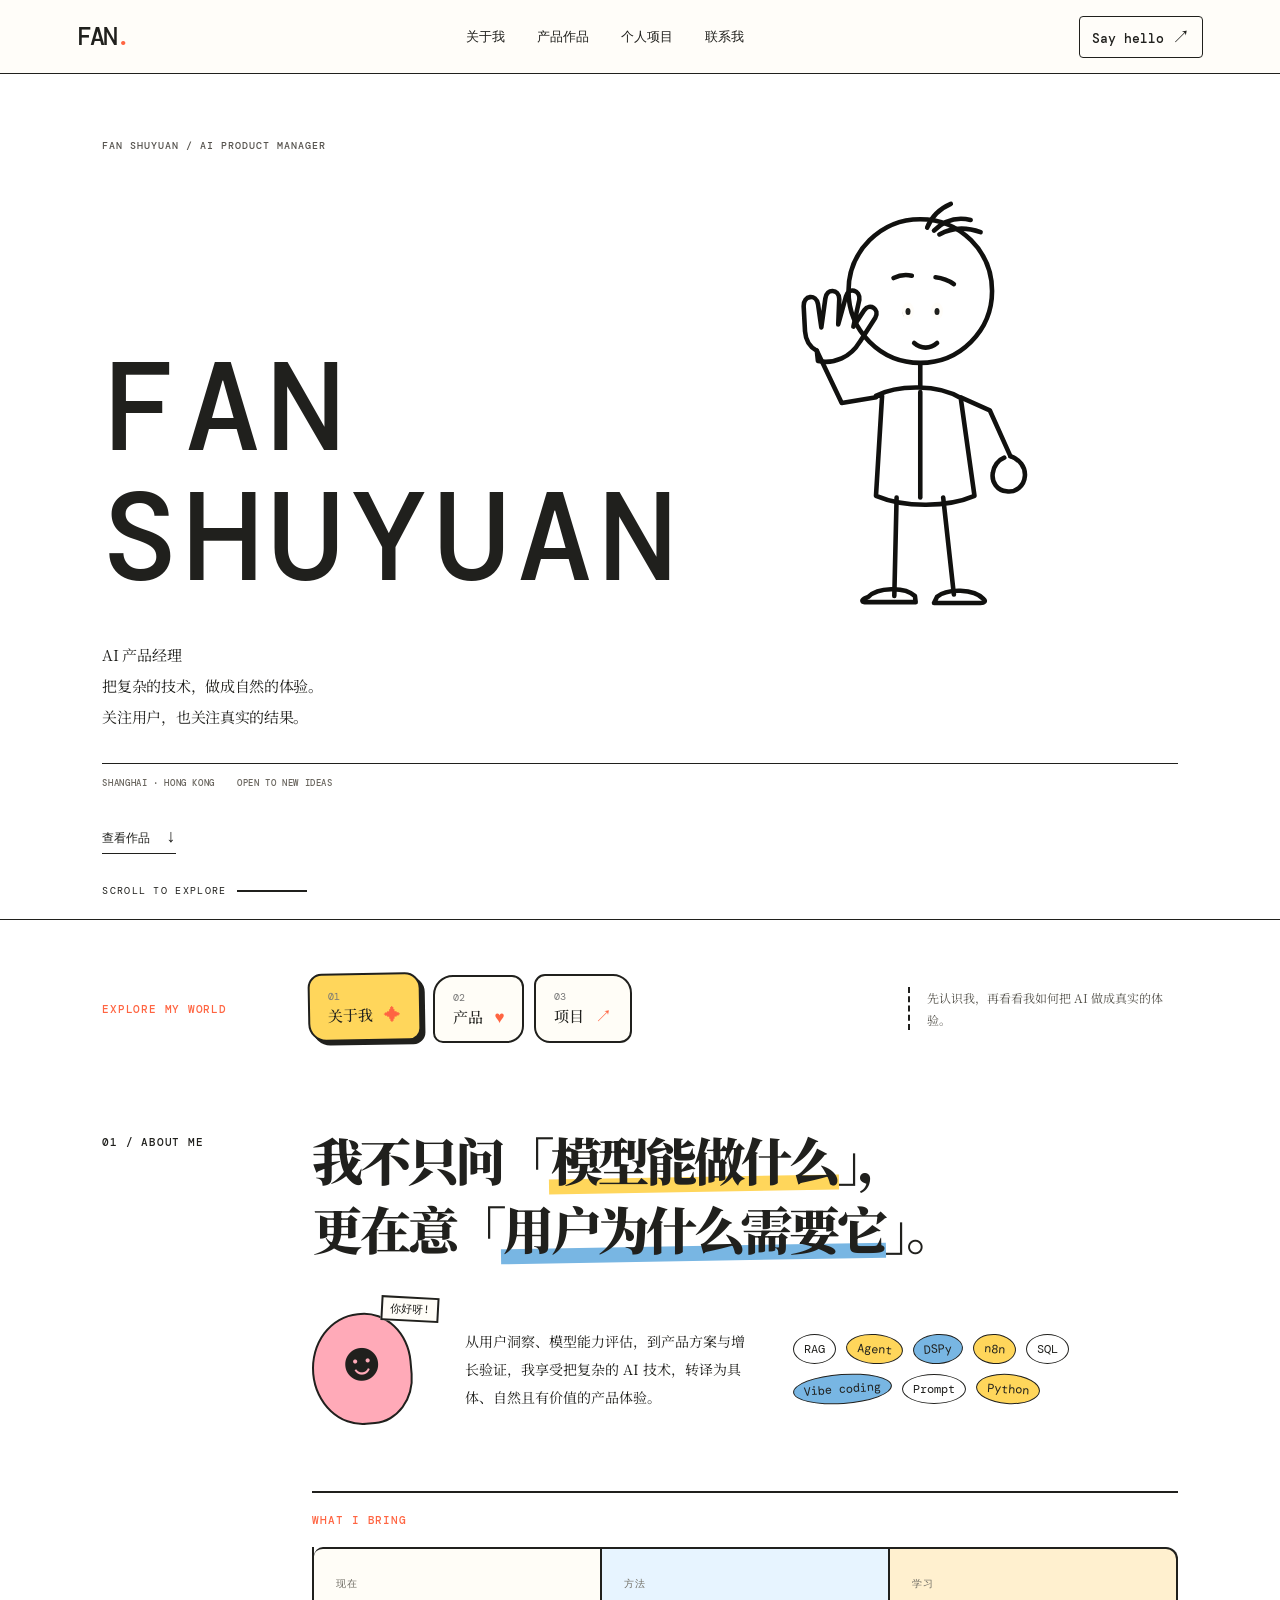
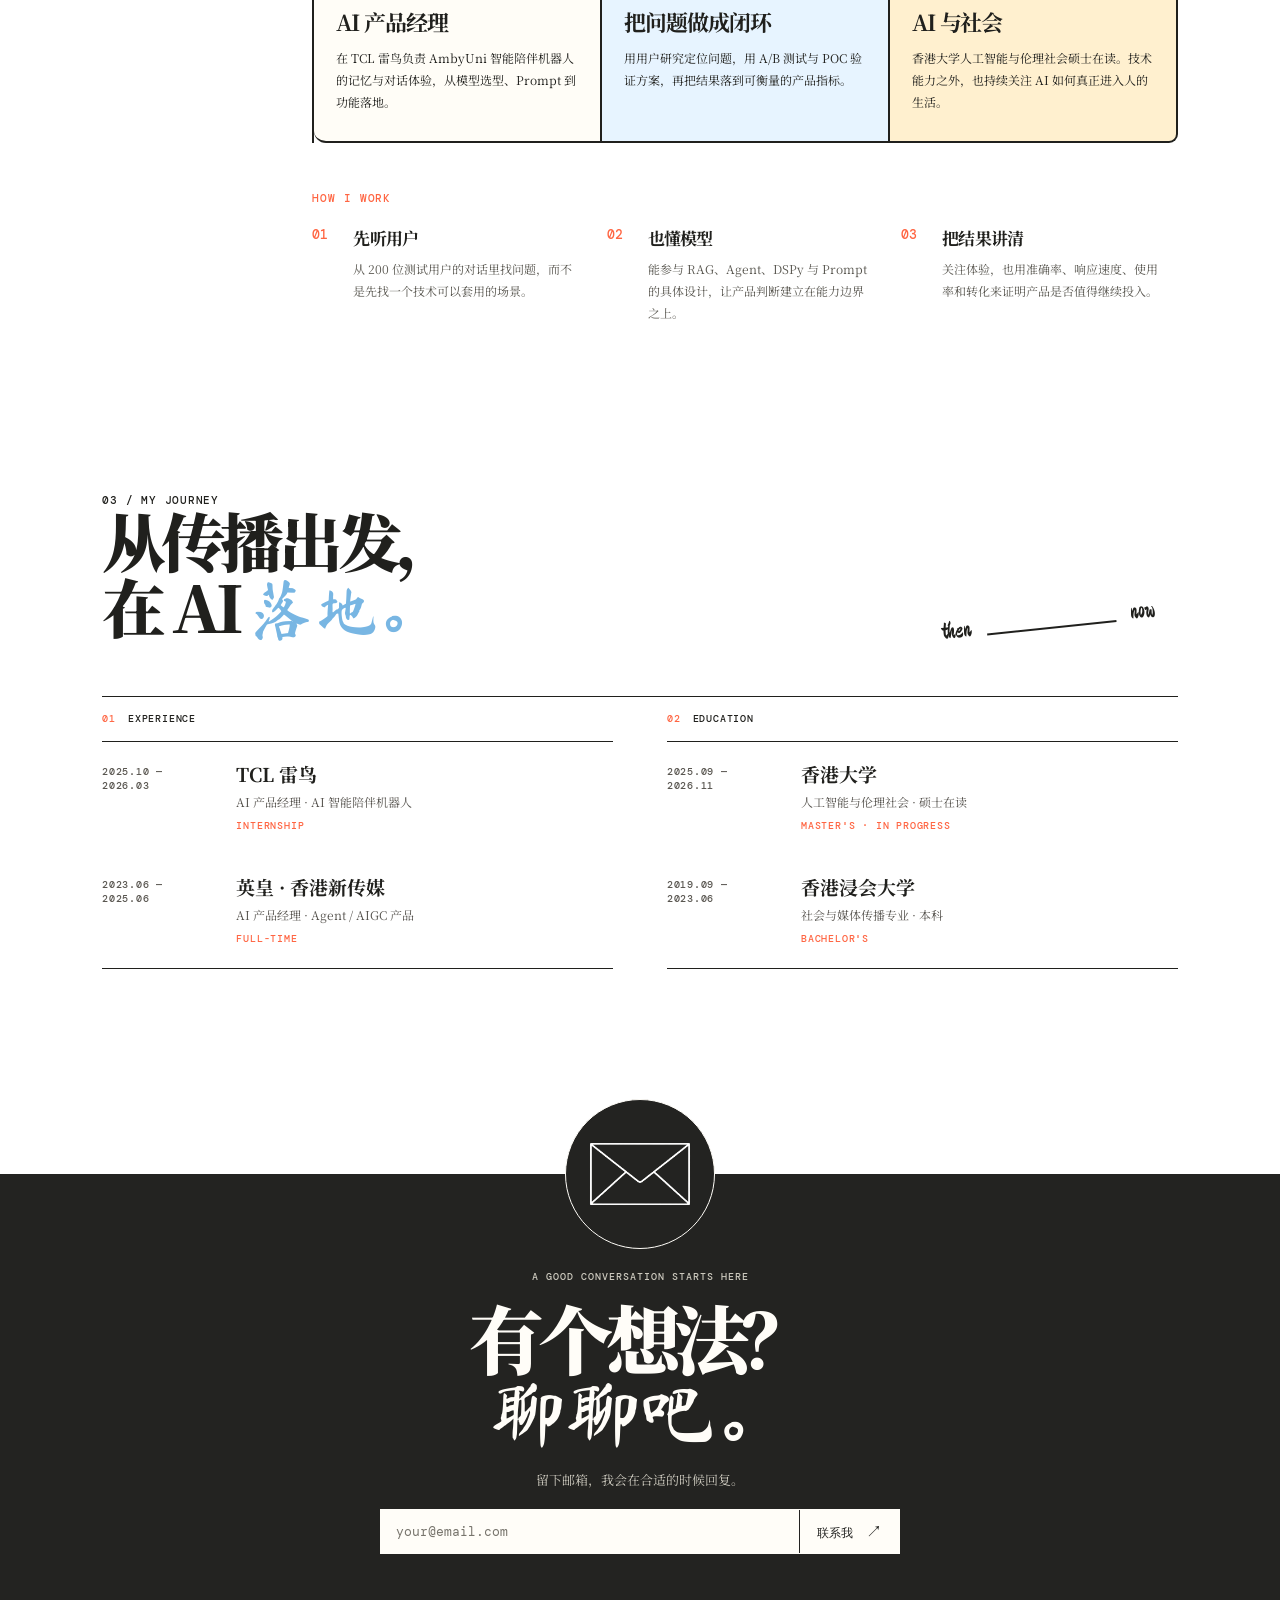
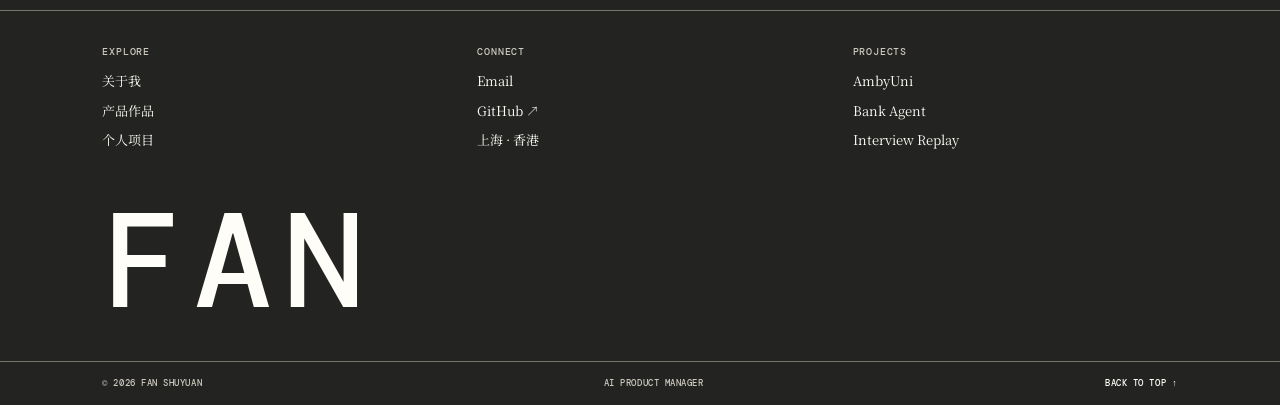
==== commit 9c8483eb: "Correct timeline dates and layout" ====
--- a/index.html
+++ b/index.html
@@ -117,12 +117,30 @@
 
     <section id="journey" class="journey section tab-content" data-tab-content="about">
       <div class="section-label">03 / MY JOURNEY</div>
-      <div class="journey-top"><h2>一路学习，<br/>一路<span>试验。</span></h2><div class="route-doodle">start <i></i> now</div></div>
-      <div class="timeline">
-        <article><div class="time">2025.10 — 2026.03</div><div class="pin orange-pin"></div><div><h3>TCL 雷鸟</h3><p>AI 产品经理 · 智能陪伴机器人</p></div><b class="stamp">CURRENT</b></article>
-        <article><div class="time">2024.06 — 2025.06</div><div class="pin blue-pin"></div><div><h3>IT 英皇 · 香港新传媒</h3><p>AI 产品经理 · Agent / AIGC 产品</p></div></article>
-        <article><div class="time">2025.09 — 2026.11</div><div class="pin yellow-pin"></div><div><h3>香港大学</h3><p>人工智能与伦理社会 · 硕士在读</p></div></article>
-        <article><div class="time">2019.09 — 2023.06</div><div class="pin pink-pin"></div><div><h3>香港浸会大学</h3><p>社会与媒体传播 · 本科</p></div></article>
+      <div class="journey-top"><h2>从传播出发，<br/>在 AI <span>落地。</span></h2><div class="route-doodle">then <i></i> now</div></div>
+      <div class="timeline timeline-groups">
+        <section class="timeline-group" aria-labelledby="experience-title">
+          <header class="timeline-group-head"><span>01</span><p id="experience-title">EXPERIENCE</p></header>
+          <article>
+            <div class="time">2025.10 — 2026.03</div><div class="pin orange-pin"></div>
+            <div class="journey-item"><h3>TCL 雷鸟</h3><p>AI 产品经理 · AI 智能陪伴机器人</p><span class="journey-status">INTERNSHIP</span></div>
+          </article>
+          <article>
+            <div class="time">2023.06 — 2025.06</div><div class="pin blue-pin"></div>
+            <div class="journey-item"><h3>英皇 · 香港新传媒</h3><p>AI 产品经理 · Agent / AIGC 产品</p><span class="journey-status">FULL-TIME</span></div>
+          </article>
+        </section>
+        <section class="timeline-group" aria-labelledby="education-title">
+          <header class="timeline-group-head"><span>02</span><p id="education-title">EDUCATION</p></header>
+          <article>
+            <div class="time">2025.09 — 2026.11</div><div class="pin yellow-pin"></div>
+            <div class="journey-item"><h3>香港大学</h3><p>人工智能与伦理社会 · 硕士在读</p><span class="journey-status">MASTER'S · IN PROGRESS</span></div>
+          </article>
+          <article>
+            <div class="time">2019.09 — 2023.06</div><div class="pin pink-pin"></div>
+            <div class="journey-item"><h3>香港浸会大学</h3><p>社会与媒体传播专业 · 本科</p><span class="journey-status">BACHELOR'S</span></div>
+          </article>
+        </section>
       </div>
     </section>
 
--- a/home-refresh.css
+++ b/home-refresh.css
@@ -25,3 +25,21 @@
 @media(max-width:1250px){.hero-character-stage{width:285px;height:355px;flex-basis:285px}}
 @media(max-width:760px){.hero-character-stage{width:148px;height:200px;flex-basis:148px;margin-bottom:-2px}.hero-eye{width:9px;height:13px}.hero-eye:after{width:4px;height:6px}}
 @media(max-width:410px){.hero-character-stage{width:125px;height:173px;flex-basis:125px}}
+
+/* Clear two-track layout for work and education history. */
+.journey-top h2{max-width:620px}
+.timeline-groups{display:grid;grid-template-columns:repeat(2,minmax(0,1fr));gap:54px;margin-top:54px;border-top:1px solid #20201d}
+.timeline-group{min-width:0}
+.timeline-group-head{display:flex;align-items:baseline;gap:12px;padding:15px 0 16px;border-bottom:1px solid #20201d}
+.timeline-group-head span,.timeline-group-head p,.journey-status{font:500 10px 'DM Mono',monospace;letter-spacing:.08em}
+.timeline-group-head span{color:#ff6542}
+.timeline-group-head p{margin:0;color:#20201d}
+.timeline-group article{display:grid;grid-template-columns:112px 22px minmax(0,1fr);align-items:start;gap:0;padding:21px 0 23px;min-height:0;border-top:0}
+.timeline-group article:last-child{border-bottom:1px solid #20201d}
+.timeline-group article:hover{padding-left:0;background:transparent}
+.timeline-group .time{padding-top:2px;font-size:10px;line-height:1.45;color:#595650}
+.timeline-group .pin{width:14px;height:14px;margin-top:3px}
+.journey-item h3{font-size:19px;line-height:1.2;letter-spacing:0;margin:0}
+.journey-item p{font-size:12px;line-height:1.6;margin:6px 0 8px;color:#56534e}
+.journey-status{display:block;color:#ff6542}
+@media(max-width:760px){.timeline-groups{display:block;margin-top:38px}.timeline-group+.timeline-group{margin-top:34px}.timeline-group article{grid-template-columns:94px 20px minmax(0,1fr);padding:18px 0 20px}.timeline-group .time{font-size:9px}.journey-item h3{font-size:17px}.journey-item p{font-size:11px;margin-top:4px}.journey-status{font-size:8px}}
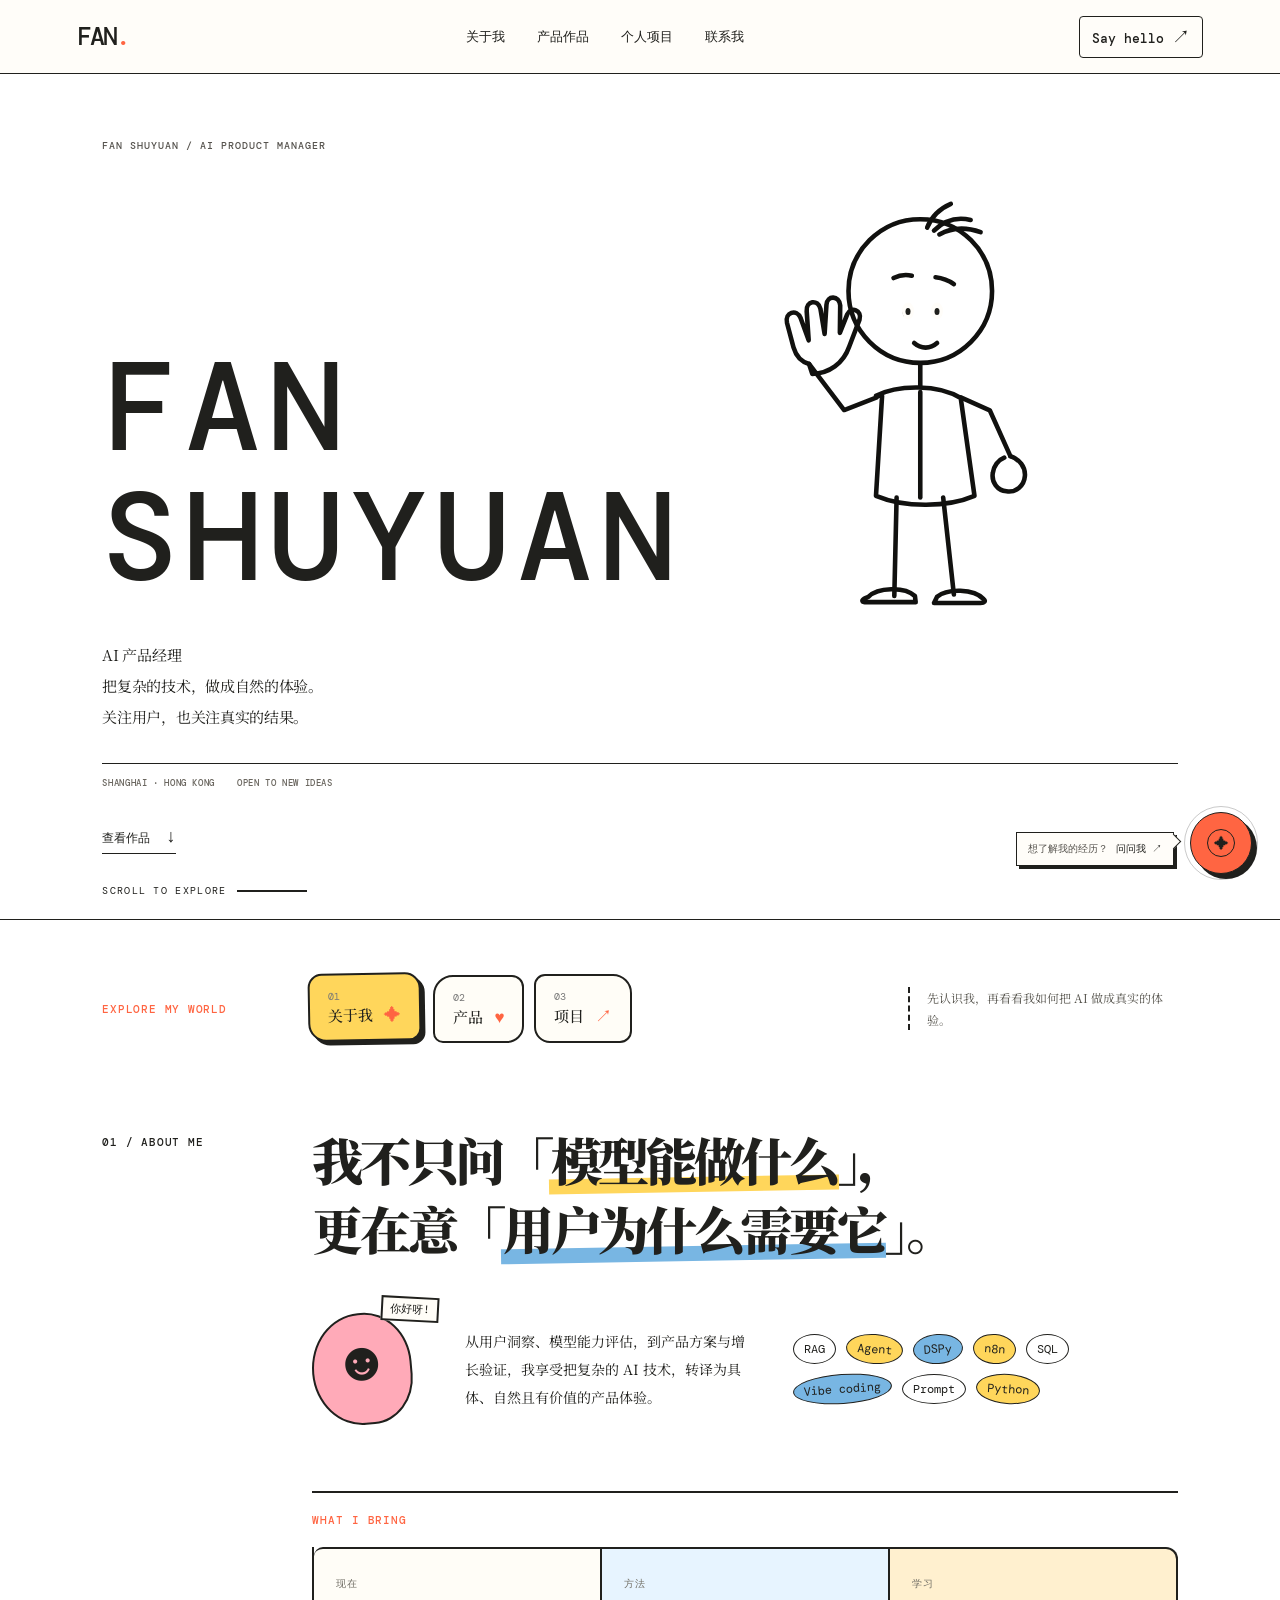
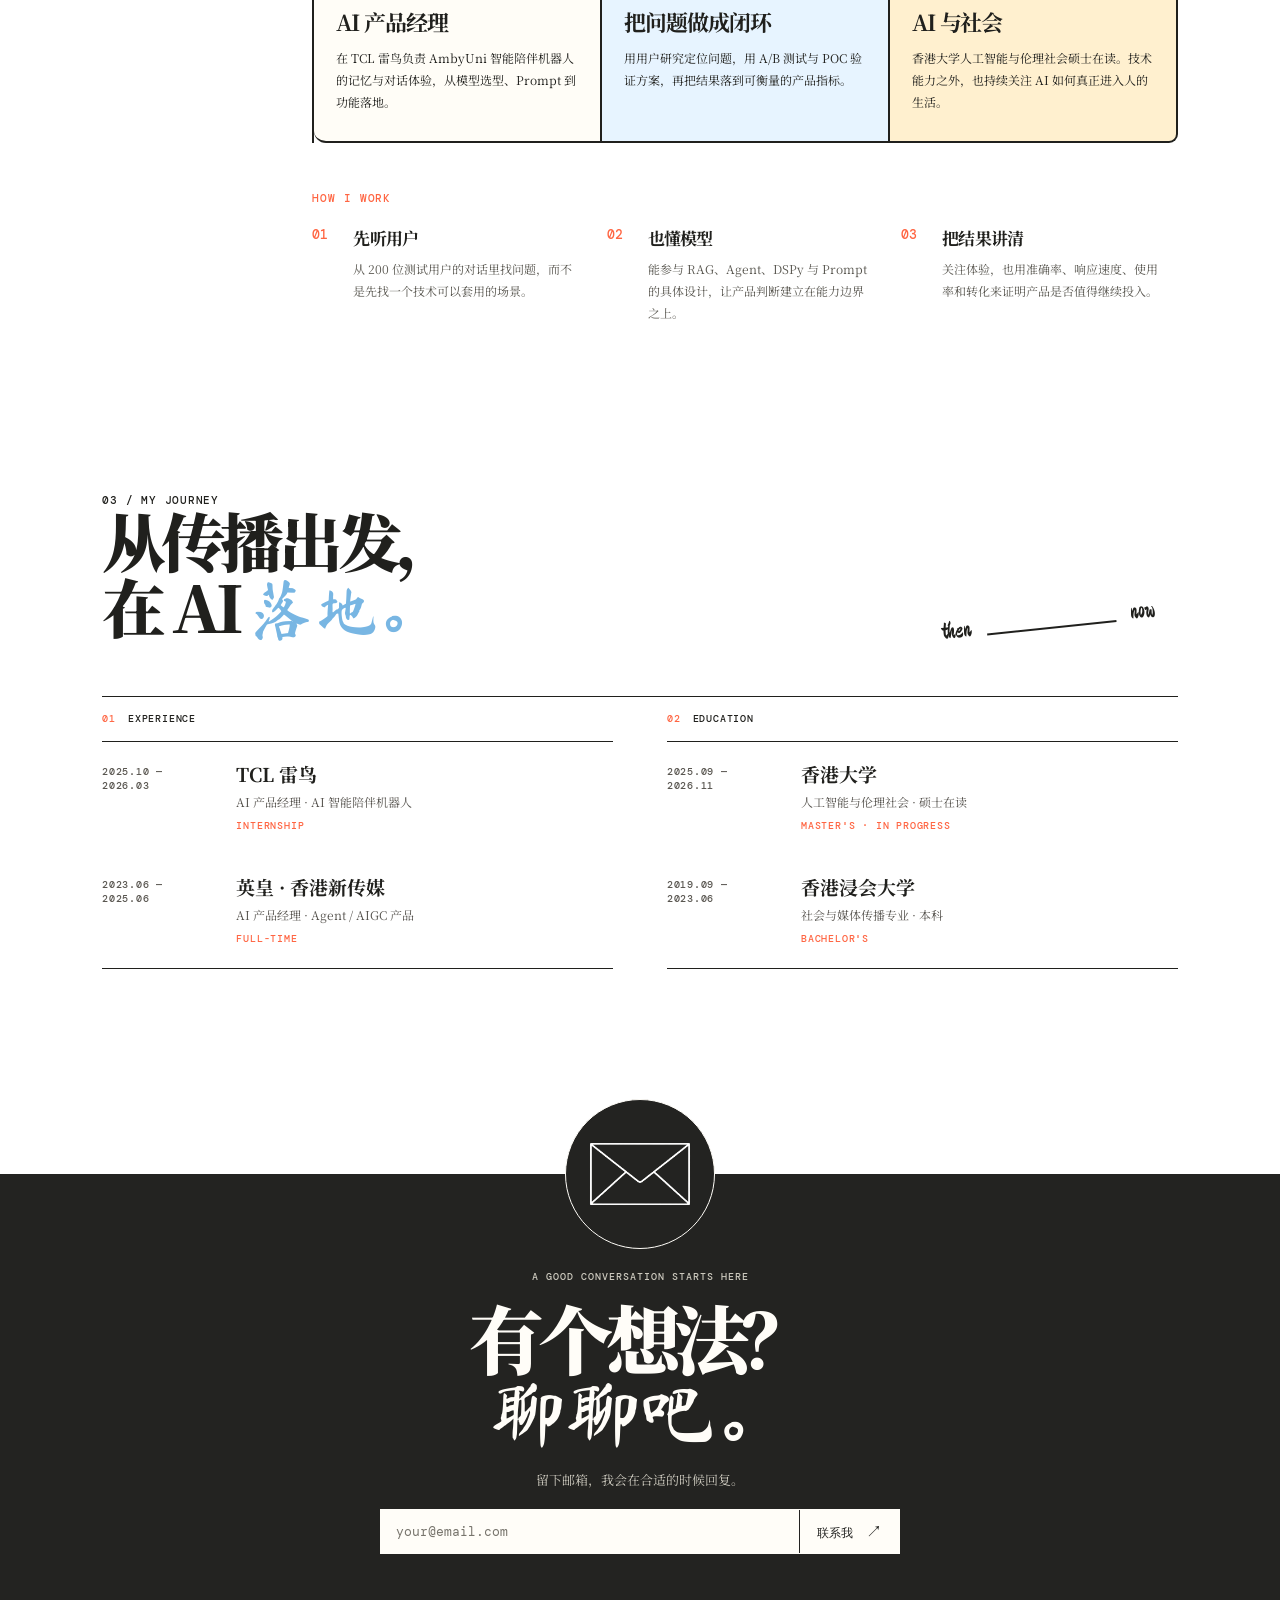
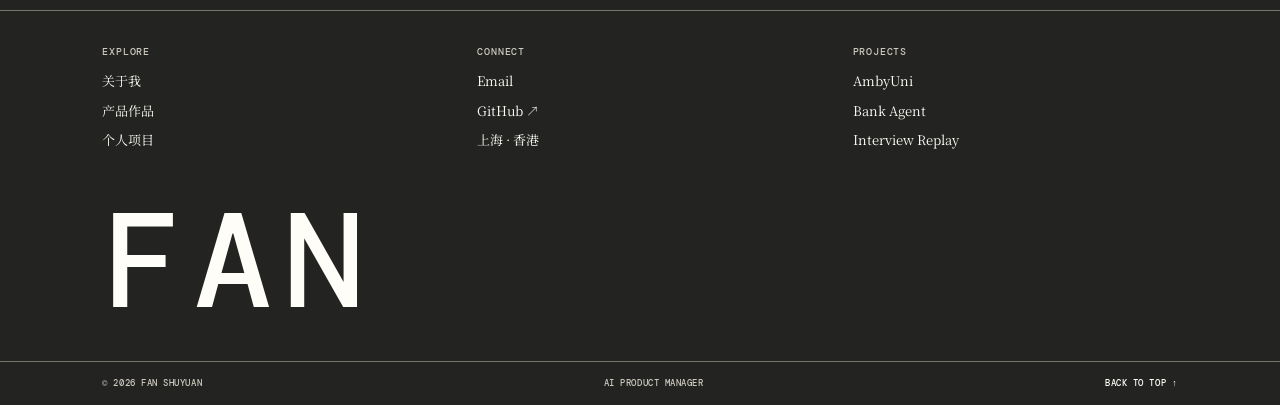
==== commit 7f5eb1db: "Add local profile assistant and floating prompt" ====
--- a/index.html
+++ b/index.html
@@ -14,6 +14,7 @@
   <link rel="stylesheet" href="projects-refresh.css" />
   <link rel="stylesheet" href="footer-refresh.css" />
   <link rel="stylesheet" href="footer-envelope.css" />
+  <link rel="stylesheet" href="assistant.css?v=2" />
 </head>
 <body>
   <div class="paper-grain"></div>
@@ -169,6 +170,33 @@
       <div class="footer-bottom section"><span>© 2026 FAN SHUYUAN</span><span>AI PRODUCT MANAGER</span><a href="#top">BACK TO TOP ↑</a></div>
     </section>
   </main>
+  <aside class="profile-assistant" data-assistant aria-label="范书源作品集问答助手">
+    <p class="assistant-hint" aria-hidden="false"><span>想了解我的经历？</span><b>问问我 ↗</b></p>
+    <button class="assistant-launcher" type="button" data-assistant-toggle aria-expanded="false" aria-controls="assistant-panel" aria-label="打开问答助手" title="打开问答助手">
+      <span class="assistant-launcher-mark" aria-hidden="true">✦</span>
+      <span class="assistant-launcher-label">Ask FAN</span>
+    </button>
+    <section class="assistant-panel" id="assistant-panel" hidden>
+      <header class="assistant-header">
+        <div><p class="assistant-eyebrow">FAN / PROFILE ASSISTANT</p><h2>聊聊我的工作</h2></div>
+        <button class="assistant-close" type="button" data-assistant-close aria-label="关闭问答助手">×</button>
+      </header>
+      <div class="assistant-messages" data-assistant-messages aria-live="polite">
+        <div class="assistant-message assistant-message-bot">你好，我可以介绍范书源的经历、项目、方法和技能。</div>
+      </div>
+      <div class="assistant-prompts" aria-label="常见问题">
+        <button type="button" data-assistant-prompt="他目前在做什么？">现在在做什么？</button>
+        <button type="button" data-assistant-prompt="AmbyUni 项目解决了什么问题？">AmbyUni 做了什么？</button>
+        <button type="button" data-assistant-prompt="他掌握哪些 AI 技能？">AI 技能有哪些？</button>
+      </div>
+      <form class="assistant-form" data-assistant-form>
+        <label class="visually-hidden" for="assistant-input">向问答助手提问</label>
+        <input id="assistant-input" data-assistant-input type="text" maxlength="120" placeholder="问问我的经历或项目..." autocomplete="off" />
+        <button type="submit" aria-label="发送问题">↑</button>
+      </form>
+      <p class="assistant-footnote">本地资料上下文 · 发送至已配置模型</p>
+    </section>
+  </aside>
   <script src="script.js"></script>
 </body>
 </html>
--- a/assistant.css
+++ b/assistant.css
@@ -0,0 +1,274 @@
+.profile-assistant {
+  position: fixed;
+  right: 28px;
+  bottom: 26px;
+  z-index: 20;
+  font-family: 'DM Mono', monospace;
+}
+
+.assistant-hint {
+  position: absolute;
+  right: 78px;
+  bottom: 8px;
+  display: flex;
+  align-items: center;
+  gap: 8px;
+  margin: 0;
+  padding: 9px 11px;
+  border: 1px solid #20201d;
+  background: #fffdf9;
+  color: #20201d;
+  box-shadow: 3px 3px 0 #20201d;
+  white-space: nowrap;
+  font-size: 10px;
+  animation: assistant-hint-in .45s .35s ease-out both;
+  transition: opacity .2s ease, transform .2s ease;
+}
+
+.assistant-hint::after {
+  content: '';
+  position: absolute;
+  right: -6px;
+  bottom: 18px;
+  width: 10px;
+  height: 10px;
+  border-top: 1px solid #20201d;
+  border-right: 1px solid #20201d;
+  background: #fffdf9;
+  transform: rotate(45deg);
+}
+
+.assistant-hint span { color: #56534e; }
+.assistant-hint b { font-weight: 500; }
+
+.profile-assistant.is-open .assistant-hint,
+.assistant-hint[aria-hidden='true'] {
+  animation: none;
+  opacity: 0;
+  pointer-events: none;
+  transform: translateX(8px);
+}
+
+@keyframes assistant-hint-in {
+  from { opacity: 0; transform: translateX(8px); }
+  to { opacity: 1; transform: translateX(0); }
+}
+
+.assistant-launcher {
+  position: relative;
+  display: grid;
+  place-items: center;
+  width: 62px;
+  height: 62px;
+  padding: 0;
+  border: 1.5px solid #20201d;
+  border-radius: 50%;
+  background: #ff6542;
+  color: #20201d;
+  box-shadow: 5px 5px 0 #20201d;
+  cursor: pointer;
+  transition: transform .2s ease, box-shadow .2s ease, background .2s ease;
+}
+
+.assistant-launcher::after {
+  content: '';
+  position: absolute;
+  inset: -7px;
+  border: 1px solid rgba(32, 32, 29, .24);
+  border-radius: 50%;
+  pointer-events: none;
+  transition: transform .25s ease, opacity .25s ease;
+}
+
+.assistant-launcher:hover,
+.profile-assistant.is-open .assistant-launcher {
+  transform: translate(-2px, -2px);
+  box-shadow: 7px 7px 0 #20201d;
+  background: #ffd65b;
+}
+
+.assistant-launcher:hover::after,
+.profile-assistant.is-open .assistant-launcher::after {
+  transform: scale(1.12);
+  opacity: .55;
+}
+
+.assistant-launcher:focus-visible {
+  outline: 2px solid #20201d;
+  outline-offset: 5px;
+}
+
+.assistant-launcher-mark {
+  display: grid;
+  place-items: center;
+  width: 28px;
+  height: 28px;
+  border: 1px solid #20201d;
+  border-radius: 50%;
+  font-size: 15px;
+  line-height: 1;
+}
+
+.assistant-launcher-label {
+  position: absolute;
+  width: 1px;
+  height: 1px;
+  overflow: hidden;
+  clip: rect(0 0 0 0);
+  white-space: nowrap;
+}
+
+.assistant-panel {
+  position: absolute;
+  right: 0;
+  bottom: 80px;
+  width: min(380px, calc(100vw - 32px));
+  overflow: hidden;
+  border: 1.5px solid #20201d;
+  background: #fffdf9;
+  color: #20201d;
+  box-shadow: 8px 8px 0 #20201d;
+  transform-origin: bottom right;
+  animation: assistant-pop .22s ease-out both;
+}
+
+.assistant-panel[hidden] { display: none; }
+
+@keyframes assistant-pop {
+  from { opacity: 0; transform: translateY(8px) scale(.96); }
+  to { opacity: 1; transform: translateY(0) scale(1); }
+}
+
+.assistant-header {
+  display: flex;
+  align-items: flex-start;
+  justify-content: space-between;
+  padding: 18px 18px 15px;
+  background: #ffd65b;
+  border-bottom: 1.5px solid #20201d;
+}
+
+.assistant-eyebrow {
+  margin: 0 0 6px;
+  color: #56534e;
+  font-size: 9px;
+  letter-spacing: .08em;
+}
+
+.assistant-header h2 {
+  margin: 0;
+  font: 900 25px/1.05 'Noto Serif SC', serif;
+  letter-spacing: -.05em;
+}
+
+.assistant-close {
+  width: 26px;
+  height: 26px;
+  padding: 0;
+  border: 1px solid #20201d;
+  background: transparent;
+  color: #20201d;
+  font: 20px/20px 'DM Mono', monospace;
+  cursor: pointer;
+}
+
+.assistant-close:hover,
+.assistant-close:focus-visible { background: #fffdf9; }
+
+.assistant-messages {
+  display: flex;
+  flex-direction: column;
+  gap: 10px;
+  max-height: 245px;
+  overflow: auto;
+  padding: 16px 15px 12px;
+  background: #fffdf9;
+}
+
+.assistant-message {
+  max-width: 88%;
+  padding: 10px 12px;
+  border: 1px solid #20201d;
+  font: 12px/1.65 'Noto Serif SC', serif;
+  white-space: pre-line;
+}
+
+.assistant-message-bot { align-self: flex-start; background: #f4f0e8; }
+.assistant-message-user { align-self: flex-end; background: #d8efff; }
+.assistant-message-pending { color: #6a665f; font-style: italic; }
+
+.assistant-prompts {
+  display: flex;
+  flex-wrap: wrap;
+  gap: 7px;
+  padding: 0 15px 13px;
+  background: #fffdf9;
+}
+
+.assistant-prompts button {
+  padding: 6px 8px;
+  border: 1px solid #20201d;
+  border-radius: 14px;
+  background: #fff;
+  color: #20201d;
+  font: 10px 'DM Mono', monospace;
+  cursor: pointer;
+}
+
+.assistant-prompts button:hover,
+.assistant-prompts button:focus-visible { background: #d8efff; }
+
+.assistant-form {
+  display: flex;
+  gap: 8px;
+  padding: 11px 12px;
+  border-top: 1px solid #20201d;
+  background: #f4f0e8;
+}
+
+.assistant-form input {
+  min-width: 0;
+  flex: 1;
+  padding: 10px 9px;
+  border: 1px solid #20201d;
+  border-radius: 2px;
+  outline: none;
+  background: #fffdf9;
+  color: #20201d;
+  font: 12px 'Noto Serif SC', serif;
+}
+
+.assistant-form input:focus { box-shadow: 2px 2px 0 #78b6e3; }
+
+.assistant-form button {
+  width: 36px;
+  border: 1.5px solid #20201d;
+  background: #78b6e3;
+  color: #20201d;
+  font: 20px 'DM Mono', monospace;
+  cursor: pointer;
+}
+
+.assistant-footnote {
+  margin: 0;
+  padding: 0 14px 11px;
+  background: #f4f0e8;
+  color: #6a665f;
+  font: 9px 'DM Mono', monospace;
+}
+
+@media (max-width: 760px) {
+  .profile-assistant { right: 16px; bottom: 16px; }
+  .assistant-hint { right: 0; bottom: 68px; }
+  .assistant-hint::after { right: 20px; bottom: -6px; transform: rotate(135deg); }
+  .assistant-panel { right: -2px; bottom: 76px; width: min(380px, calc(100vw - 24px)); }
+  .assistant-launcher { width: 56px; height: 56px; }
+  .assistant-messages { max-height: 36vh; }
+  .assistant-header h2 { font-size: 22px; }
+}
+
+@media (prefers-reduced-motion: reduce) {
+  .assistant-launcher { transition: none; }
+  .assistant-panel,
+  .assistant-hint { animation: none; }
+}
